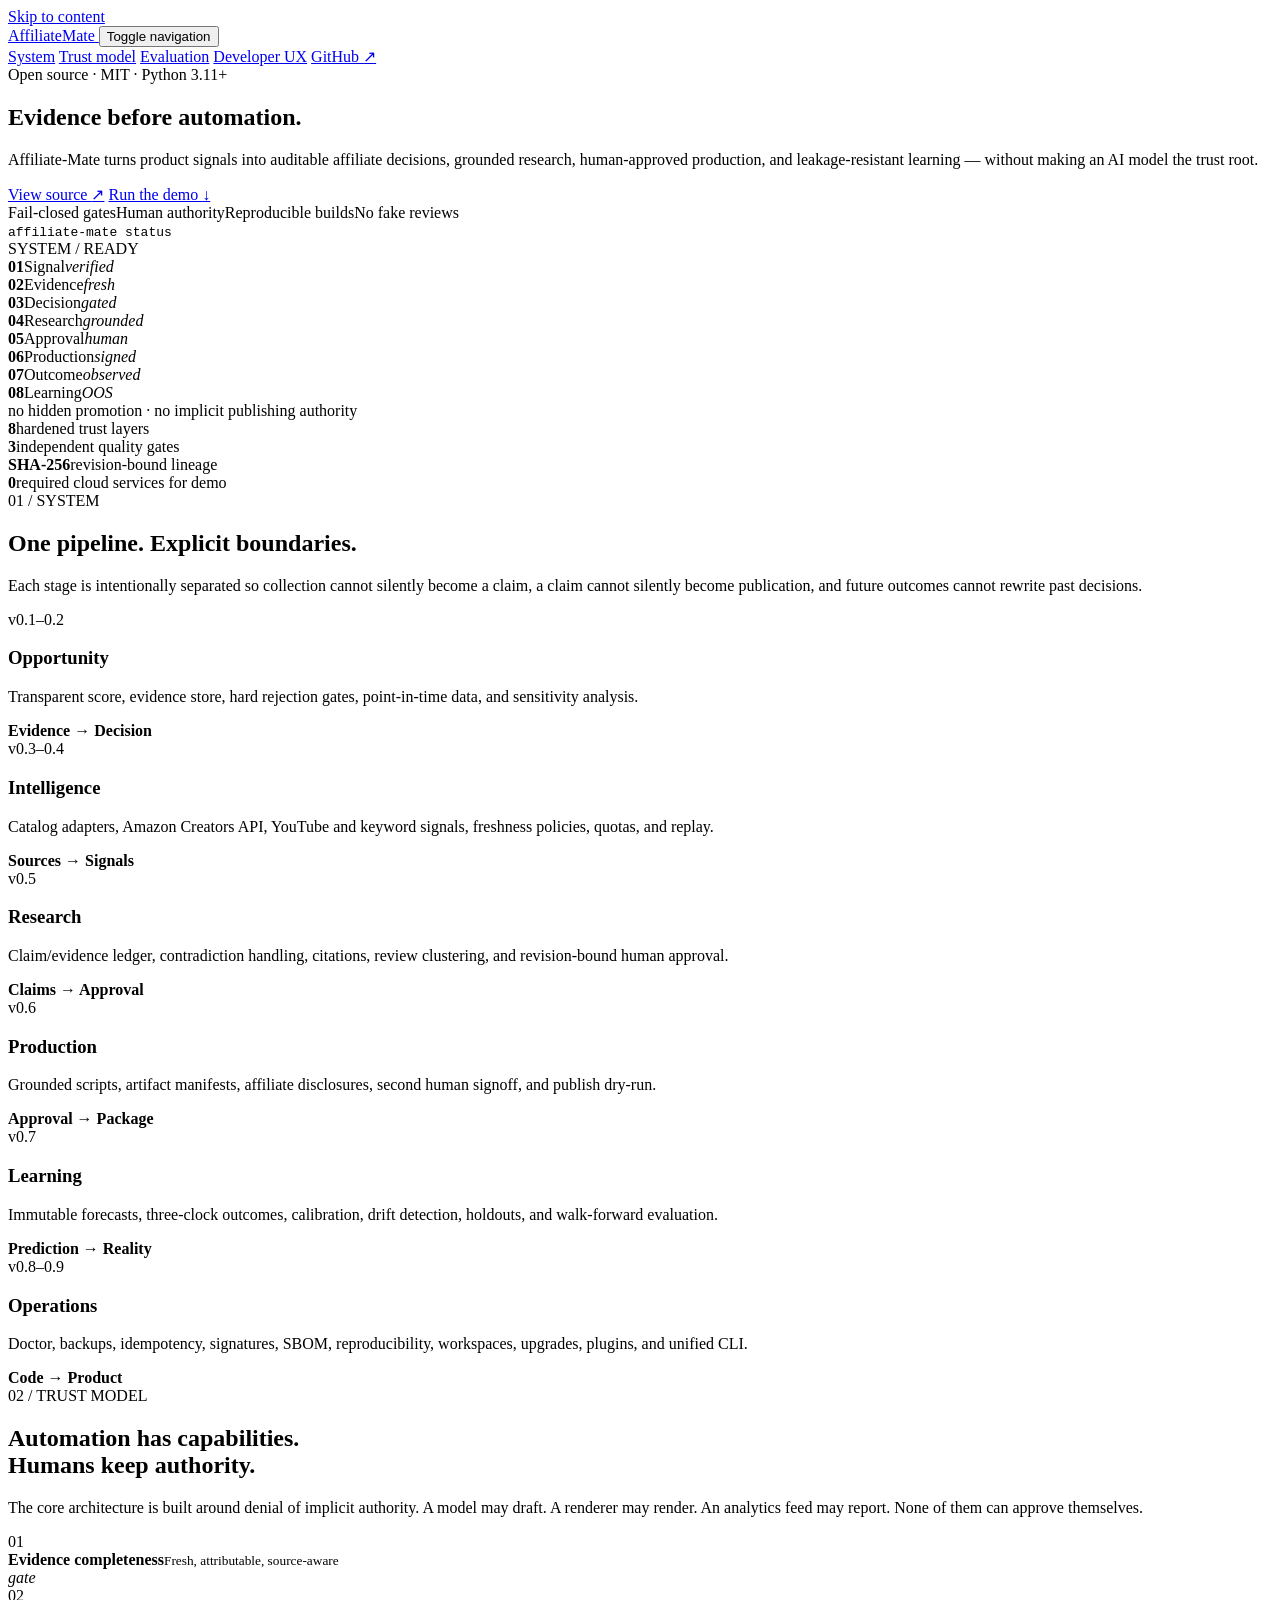
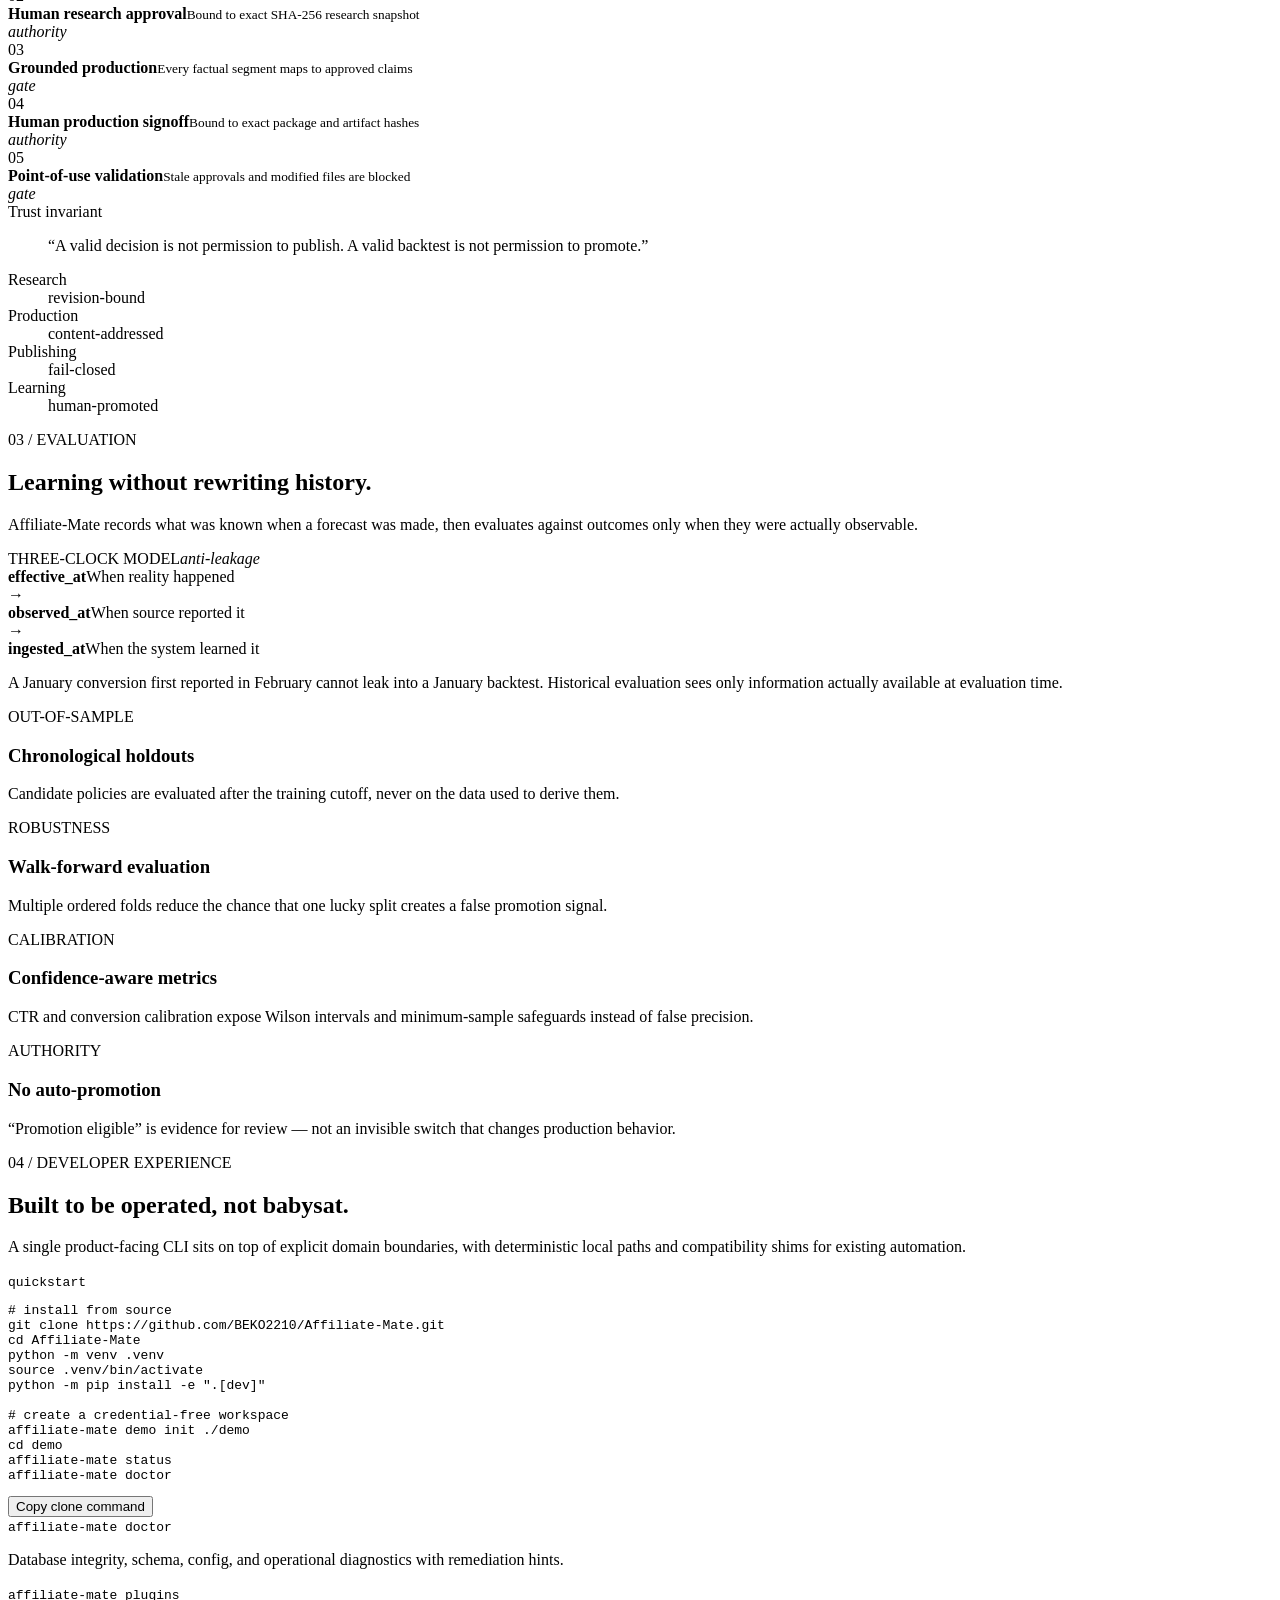
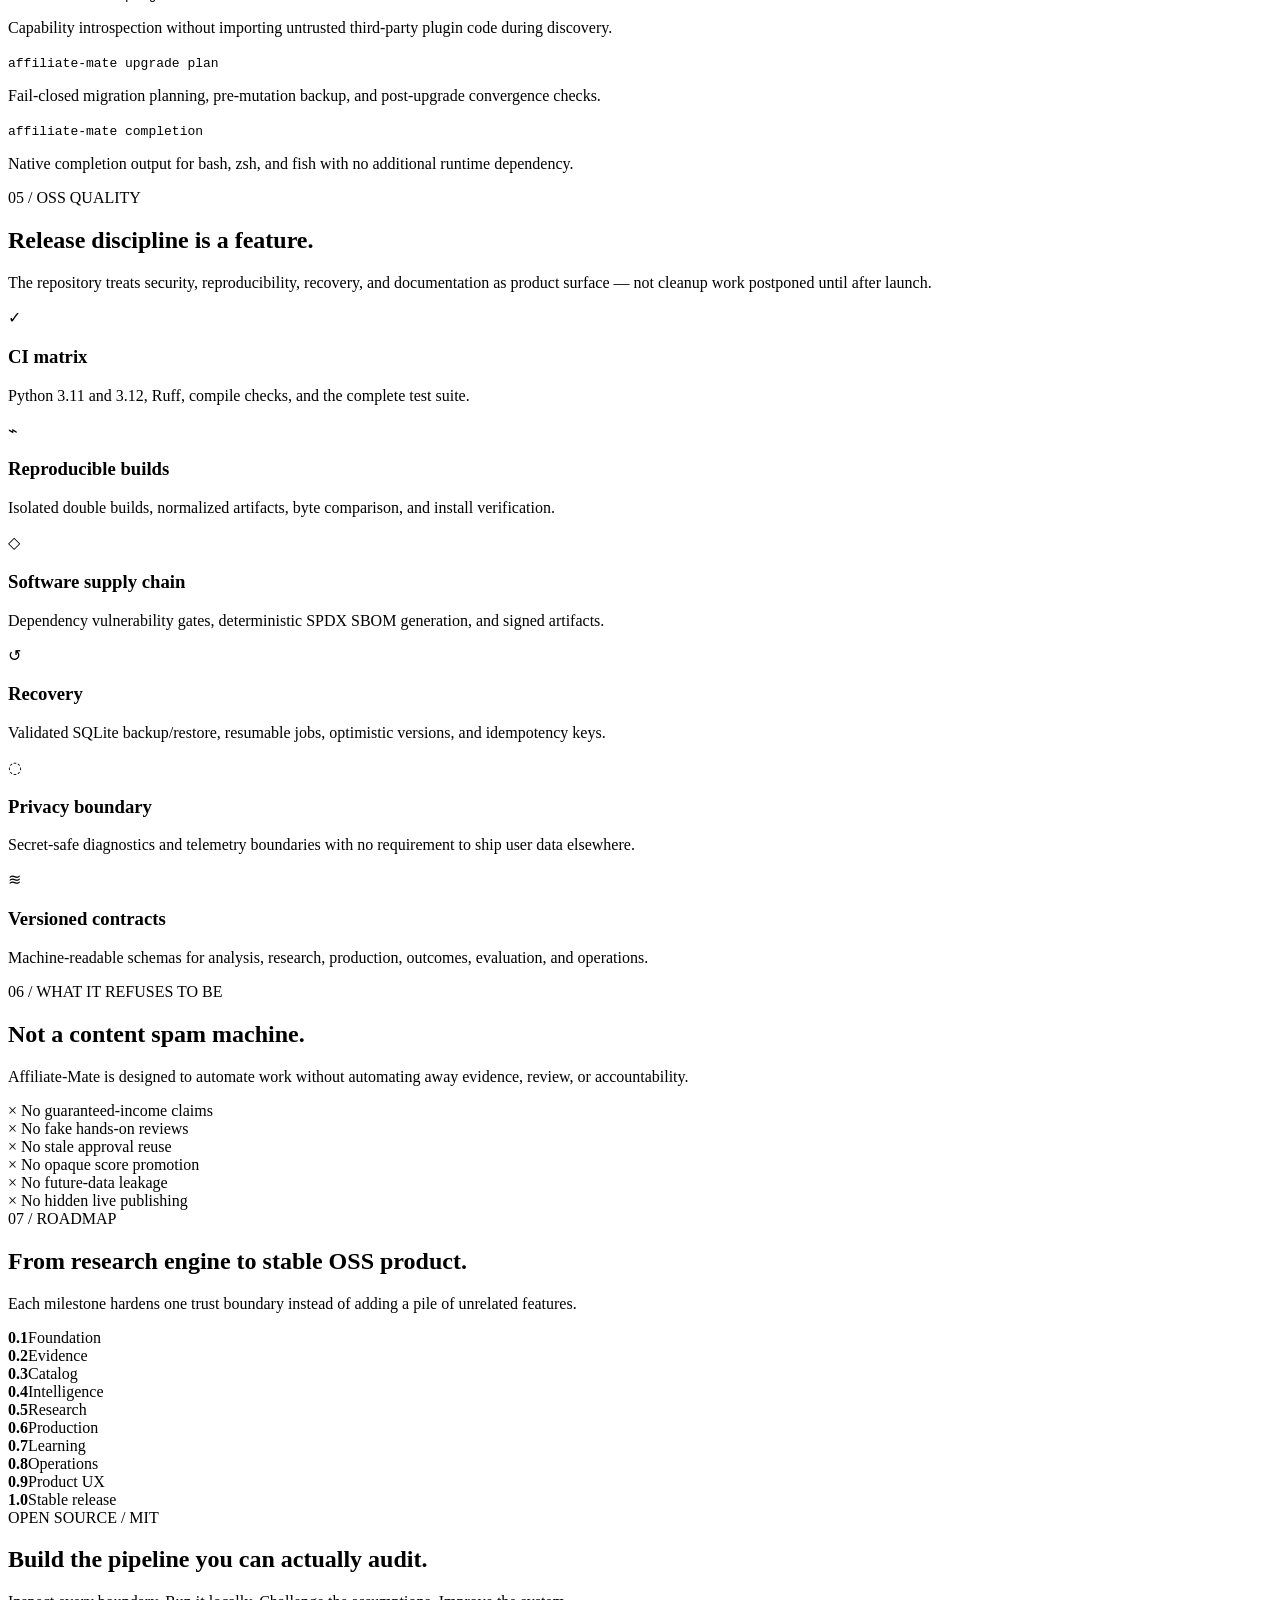
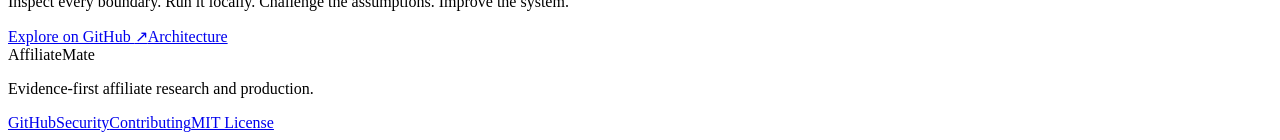
==== site/index.html @ 72a4022c "Add premium Affiliate-Mate landing page" ====
<!doctype html>
<html lang="en">
<head>
  <meta charset="utf-8">
  <meta name="viewport" content="width=device-width, initial-scale=1">
  <meta name="theme-color" content="#080b10">
  <meta name="description" content="Affiliate-Mate is an open-source, evidence-first system for affiliate research, human-approved production, and leakage-resistant performance learning.">
  <meta name="robots" content="index,follow">
  <link rel="canonical" href="https://beko2210.github.io/Affiliate-Mate/">
  <link rel="icon" href="./favicon.svg" type="image/svg+xml">
  <link rel="manifest" href="./site.webmanifest">
  <meta property="og:type" content="website">
  <meta property="og:title" content="Affiliate-Mate — Evidence before automation">
  <meta property="og:description" content="From market signal to evidence-backed affiliate decisions, human approval, production, and scientific learning.">
  <meta property="og:url" content="https://beko2210.github.io/Affiliate-Mate/">
  <meta name="twitter:card" content="summary_large_image">
  <title>Affiliate-Mate — Evidence before automation</title>
  <link rel="stylesheet" href="./styles.css">
  <script type="application/ld+json">{"@context":"https://schema.org","@type":"SoftwareSourceCode","name":"Affiliate-Mate","codeRepository":"https://github.com/BEKO2210/Affiliate-Mate","programmingLanguage":"Python","license":"https://opensource.org/license/mit","description":"Open-source evidence-first affiliate research, production planning, and leakage-resistant performance learning."}</script>
</head>
<body>
  <a class="skip-link" href="#main">Skip to content</a>
  <div class="ambient ambient-a" aria-hidden="true"></div>
  <div class="ambient ambient-b" aria-hidden="true"></div>

  <header class="site-header" data-header>
    <div class="shell nav-wrap">
      <a class="brand" href="#top" aria-label="Affiliate-Mate home">
        <span class="brand-mark" aria-hidden="true"><span></span><span></span><span></span></span>
        <span>Affiliate<span class="accent">Mate</span></span>
      </a>
      <button class="nav-toggle" type="button" aria-expanded="false" aria-controls="site-nav" data-nav-toggle>
        <span class="sr-only">Toggle navigation</span><span></span><span></span>
      </button>
      <nav id="site-nav" class="site-nav" data-nav>
        <a href="#system">System</a>
        <a href="#trust">Trust model</a>
        <a href="#science">Evaluation</a>
        <a href="#developer">Developer UX</a>
        <a class="nav-cta" href="https://github.com/BEKO2210/Affiliate-Mate">GitHub <span aria-hidden="true">↗</span></a>
      </nav>
    </div>
  </header>

  <main id="main">
    <section class="hero shell" id="top">
      <div class="hero-copy">
        <div class="eyebrow"><span class="pulse"></span> Open source · MIT · Python 3.11+</div>
        <h1>Evidence before <span class="gradient-text">automation.</span></h1>
        <p class="hero-lede">Affiliate-Mate turns product signals into auditable affiliate decisions, grounded research, human-approved production, and leakage-resistant learning — without making an AI model the trust root.</p>
        <div class="hero-actions">
          <a class="button primary" href="https://github.com/BEKO2210/Affiliate-Mate">View source <span aria-hidden="true">↗</span></a>
          <a class="button ghost" href="#quickstart">Run the demo <span aria-hidden="true">↓</span></a>
        </div>
        <div class="proof-strip" aria-label="Project principles">
          <span>Fail-closed gates</span><span>Human authority</span><span>Reproducible builds</span><span>No fake reviews</span>
        </div>
      </div>

      <div class="hero-console" aria-label="Affiliate-Mate pipeline preview">
        <div class="console-bar"><span></span><span></span><span></span><code>affiliate-mate status</code></div>
        <div class="console-body">
          <div class="console-kicker">SYSTEM / READY</div>
          <div class="pipeline-mini">
            <div><b>01</b><span>Signal</span><i>verified</i></div>
            <div><b>02</b><span>Evidence</span><i>fresh</i></div>
            <div><b>03</b><span>Decision</span><i>gated</i></div>
            <div><b>04</b><span>Research</span><i>grounded</i></div>
            <div><b>05</b><span>Approval</span><i>human</i></div>
            <div><b>06</b><span>Production</span><i>signed</i></div>
            <div><b>07</b><span>Outcome</span><i>observed</i></div>
            <div><b>08</b><span>Learning</span><i>OOS</i></div>
          </div>
          <div class="console-footer"><span class="ok-dot"></span> no hidden promotion · no implicit publishing authority</div>
        </div>
      </div>
    </section>

    <section class="metrics shell" aria-label="Project quality highlights">
      <article><strong>8</strong><span>hardened trust layers</span></article>
      <article><strong>3</strong><span>independent quality gates</span></article>
      <article><strong>SHA-256</strong><span>revision-bound lineage</span></article>
      <article><strong>0</strong><span>required cloud services for demo</span></article>
    </section>

    <section class="section shell" id="system">
      <div class="section-heading split-heading">
        <div><span class="section-index">01 / SYSTEM</span><h2>One pipeline. Explicit boundaries.</h2></div>
        <p>Each stage is intentionally separated so collection cannot silently become a claim, a claim cannot silently become publication, and future outcomes cannot rewrite past decisions.</p>
      </div>

      <div class="stage-grid">
        <article class="stage-card"><span>v0.1–0.2</span><h3>Opportunity</h3><p>Transparent score, evidence store, hard rejection gates, point-in-time data, and sensitivity analysis.</p><b>Evidence → Decision</b></article>
        <article class="stage-card"><span>v0.3–0.4</span><h3>Intelligence</h3><p>Catalog adapters, Amazon Creators API, YouTube and keyword signals, freshness policies, quotas, and replay.</p><b>Sources → Signals</b></article>
        <article class="stage-card"><span>v0.5</span><h3>Research</h3><p>Claim/evidence ledger, contradiction handling, citations, review clustering, and revision-bound human approval.</p><b>Claims → Approval</b></article>
        <article class="stage-card"><span>v0.6</span><h3>Production</h3><p>Grounded scripts, artifact manifests, affiliate disclosures, second human signoff, and publish dry-run.</p><b>Approval → Package</b></article>
        <article class="stage-card"><span>v0.7</span><h3>Learning</h3><p>Immutable forecasts, three-clock outcomes, calibration, drift detection, holdouts, and walk-forward evaluation.</p><b>Prediction → Reality</b></article>
        <article class="stage-card"><span>v0.8–0.9</span><h3>Operations</h3><p>Doctor, backups, idempotency, signatures, SBOM, reproducibility, workspaces, upgrades, plugins, and unified CLI.</p><b>Code → Product</b></article>
      </div>
    </section>

    <section class="section shell trust-section" id="trust">
      <div class="section-heading"><span class="section-index">02 / TRUST MODEL</span><h2>Automation has capabilities.<br>Humans keep authority.</h2><p>The core architecture is built around denial of implicit authority. A model may draft. A renderer may render. An analytics feed may report. None of them can approve themselves.</p></div>
      <div class="trust-layout">
        <div class="trust-chain" aria-label="Trust chain">
          <div class="chain-node"><span>01</span><div><b>Evidence completeness</b><small>Fresh, attributable, source-aware</small></div><em>gate</em></div>
          <div class="chain-line"></div>
          <div class="chain-node human"><span>02</span><div><b>Human research approval</b><small>Bound to exact SHA-256 research snapshot</small></div><em>authority</em></div>
          <div class="chain-line"></div>
          <div class="chain-node"><span>03</span><div><b>Grounded production</b><small>Every factual segment maps to approved claims</small></div><em>gate</em></div>
          <div class="chain-line"></div>
          <div class="chain-node human"><span>04</span><div><b>Human production signoff</b><small>Bound to exact package and artifact hashes</small></div><em>authority</em></div>
          <div class="chain-line"></div>
          <div class="chain-node"><span>05</span><div><b>Point-of-use validation</b><small>Stale approvals and modified files are blocked</small></div><em>gate</em></div>
        </div>
        <aside class="manifest-card">
          <div class="manifest-title"><span class="ok-dot"></span> Trust invariant</div>
          <blockquote>“A valid decision is not permission to publish. A valid backtest is not permission to promote.”</blockquote>
          <dl>
            <div><dt>Research</dt><dd>revision-bound</dd></div>
            <div><dt>Production</dt><dd>content-addressed</dd></div>
            <div><dt>Publishing</dt><dd>fail-closed</dd></div>
            <div><dt>Learning</dt><dd>human-promoted</dd></div>
          </dl>
        </aside>
      </div>
    </section>

    <section class="section shell" id="science">
      <div class="section-heading split-heading">
        <div><span class="section-index">03 / EVALUATION</span><h2>Learning without rewriting history.</h2></div>
        <p>Affiliate-Mate records what was known when a forecast was made, then evaluates against outcomes only when they were actually observable.</p>
      </div>
      <div class="science-grid">
        <article class="science-feature large">
          <div class="science-top"><span>THREE-CLOCK MODEL</span><i>anti-leakage</i></div>
          <div class="timeline">
            <div><b>effective_at</b><span>When reality happened</span></div><div class="timeline-arrow">→</div>
            <div><b>observed_at</b><span>When source reported it</span></div><div class="timeline-arrow">→</div>
            <div><b>ingested_at</b><span>When the system learned it</span></div>
          </div>
          <p>A January conversion first reported in February cannot leak into a January backtest. Historical evaluation sees only information actually available at evaluation time.</p>
        </article>
        <article class="science-feature"><span>OUT-OF-SAMPLE</span><h3>Chronological holdouts</h3><p>Candidate policies are evaluated after the training cutoff, never on the data used to derive them.</p></article>
        <article class="science-feature"><span>ROBUSTNESS</span><h3>Walk-forward evaluation</h3><p>Multiple ordered folds reduce the chance that one lucky split creates a false promotion signal.</p></article>
        <article class="science-feature"><span>CALIBRATION</span><h3>Confidence-aware metrics</h3><p>CTR and conversion calibration expose Wilson intervals and minimum-sample safeguards instead of false precision.</p></article>
        <article class="science-feature"><span>AUTHORITY</span><h3>No auto-promotion</h3><p>“Promotion eligible” is evidence for review — not an invisible switch that changes production behavior.</p></article>
      </div>
    </section>

    <section class="section shell developer-section" id="developer">
      <div class="section-heading"><span class="section-index">04 / DEVELOPER EXPERIENCE</span><h2>Built to be operated, not babysat.</h2><p>A single product-facing CLI sits on top of explicit domain boundaries, with deterministic local paths and compatibility shims for existing automation.</p></div>
      <div class="dev-grid">
        <div class="terminal-card" id="quickstart">
          <div class="terminal-title"><span></span><span></span><span></span><code>quickstart</code></div>
          <pre><code><span class="muted"># install from source</span>
git clone https://github.com/BEKO2210/Affiliate-Mate.git
cd Affiliate-Mate
python -m venv .venv
source .venv/bin/activate
python -m pip install -e ".[dev]"

<span class="muted"># create a credential-free workspace</span>
affiliate-mate demo init ./demo
cd demo
affiliate-mate status
affiliate-mate doctor</code></pre>
          <button class="copy-button" type="button" data-copy="git clone https://github.com/BEKO2210/Affiliate-Mate.git">Copy clone command</button>
        </div>
        <div class="command-list">
          <article><code>affiliate-mate doctor</code><p>Database integrity, schema, config, and operational diagnostics with remediation hints.</p></article>
          <article><code>affiliate-mate plugins</code><p>Capability introspection without importing untrusted third-party plugin code during discovery.</p></article>
          <article><code>affiliate-mate upgrade plan</code><p>Fail-closed migration planning, pre-mutation backup, and post-upgrade convergence checks.</p></article>
          <article><code>affiliate-mate completion</code><p>Native completion output for bash, zsh, and fish with no additional runtime dependency.</p></article>
        </div>
      </div>
    </section>

    <section class="section shell quality-section">
      <div class="section-heading split-heading">
        <div><span class="section-index">05 / OSS QUALITY</span><h2>Release discipline is a feature.</h2></div>
        <p>The repository treats security, reproducibility, recovery, and documentation as product surface — not cleanup work postponed until after launch.</p>
      </div>
      <div class="quality-grid">
        <article><div class="quality-icon">✓</div><h3>CI matrix</h3><p>Python 3.11 and 3.12, Ruff, compile checks, and the complete test suite.</p></article>
        <article><div class="quality-icon">⌁</div><h3>Reproducible builds</h3><p>Isolated double builds, normalized artifacts, byte comparison, and install verification.</p></article>
        <article><div class="quality-icon">◇</div><h3>Software supply chain</h3><p>Dependency vulnerability gates, deterministic SPDX SBOM generation, and signed artifacts.</p></article>
        <article><div class="quality-icon">↺</div><h3>Recovery</h3><p>Validated SQLite backup/restore, resumable jobs, optimistic versions, and idempotency keys.</p></article>
        <article><div class="quality-icon">◌</div><h3>Privacy boundary</h3><p>Secret-safe diagnostics and telemetry boundaries with no requirement to ship user data elsewhere.</p></article>
        <article><div class="quality-icon">≋</div><h3>Versioned contracts</h3><p>Machine-readable schemas for analysis, research, production, outcomes, evaluation, and operations.</p></article>
      </div>
    </section>

    <section class="section shell principles-section">
      <span class="section-index">06 / WHAT IT REFUSES TO BE</span>
      <div class="principles-head"><h2>Not a content spam machine.</h2><p>Affiliate-Mate is designed to automate work without automating away evidence, review, or accountability.</p></div>
      <div class="refusal-grid">
        <div><span>×</span> No guaranteed-income claims</div>
        <div><span>×</span> No fake hands-on reviews</div>
        <div><span>×</span> No stale approval reuse</div>
        <div><span>×</span> No opaque score promotion</div>
        <div><span>×</span> No future-data leakage</div>
        <div><span>×</span> No hidden live publishing</div>
      </div>
    </section>

    <section class="section shell roadmap-section">
      <div class="section-heading split-heading"><div><span class="section-index">07 / ROADMAP</span><h2>From research engine to stable OSS product.</h2></div><p>Each milestone hardens one trust boundary instead of adding a pile of unrelated features.</p></div>
      <div class="roadmap-track">
        <div class="roadmap-item done"><b>0.1</b><span>Foundation</span></div>
        <div class="roadmap-item done"><b>0.2</b><span>Evidence</span></div>
        <div class="roadmap-item done"><b>0.3</b><span>Catalog</span></div>
        <div class="roadmap-item done"><b>0.4</b><span>Intelligence</span></div>
        <div class="roadmap-item done"><b>0.5</b><span>Research</span></div>
        <div class="roadmap-item done"><b>0.6</b><span>Production</span></div>
        <div class="roadmap-item done"><b>0.7</b><span>Learning</span></div>
        <div class="roadmap-item done"><b>0.8</b><span>Operations</span></div>
        <div class="roadmap-item current"><b>0.9</b><span>Product UX</span></div>
        <div class="roadmap-item"><b>1.0</b><span>Stable release</span></div>
      </div>
    </section>

    <section class="final-cta shell">
      <div>
        <span class="section-index">OPEN SOURCE / MIT</span>
        <h2>Build the pipeline you can actually audit.</h2>
        <p>Inspect every boundary. Run it locally. Challenge the assumptions. Improve the system.</p>
      </div>
      <div class="final-actions"><a class="button primary" href="https://github.com/BEKO2210/Affiliate-Mate">Explore on GitHub <span aria-hidden="true">↗</span></a><a class="button ghost" href="https://github.com/BEKO2210/Affiliate-Mate/blob/main/docs/ARCHITECTURE.md">Architecture</a></div>
    </section>
  </main>

  <footer class="site-footer">
    <div class="shell footer-grid">
      <div class="brand footer-brand"><span class="brand-mark" aria-hidden="true"><span></span><span></span><span></span></span><span>Affiliate<span class="accent">Mate</span></span></div>
      <p>Evidence-first affiliate research and production.</p>
      <nav aria-label="Footer"><a href="https://github.com/BEKO2210/Affiliate-Mate">GitHub</a><a href="https://github.com/BEKO2210/Affiliate-Mate/blob/main/SECURITY.md">Security</a><a href="https://github.com/BEKO2210/Affiliate-Mate/blob/main/CONTRIBUTING.md">Contributing</a><a href="https://github.com/BEKO2210/Affiliate-Mate/blob/main/LICENSE">MIT License</a></nav>
    </div>
  </footer>
  <script src="./app.js" defer></script>
</body>
</html>
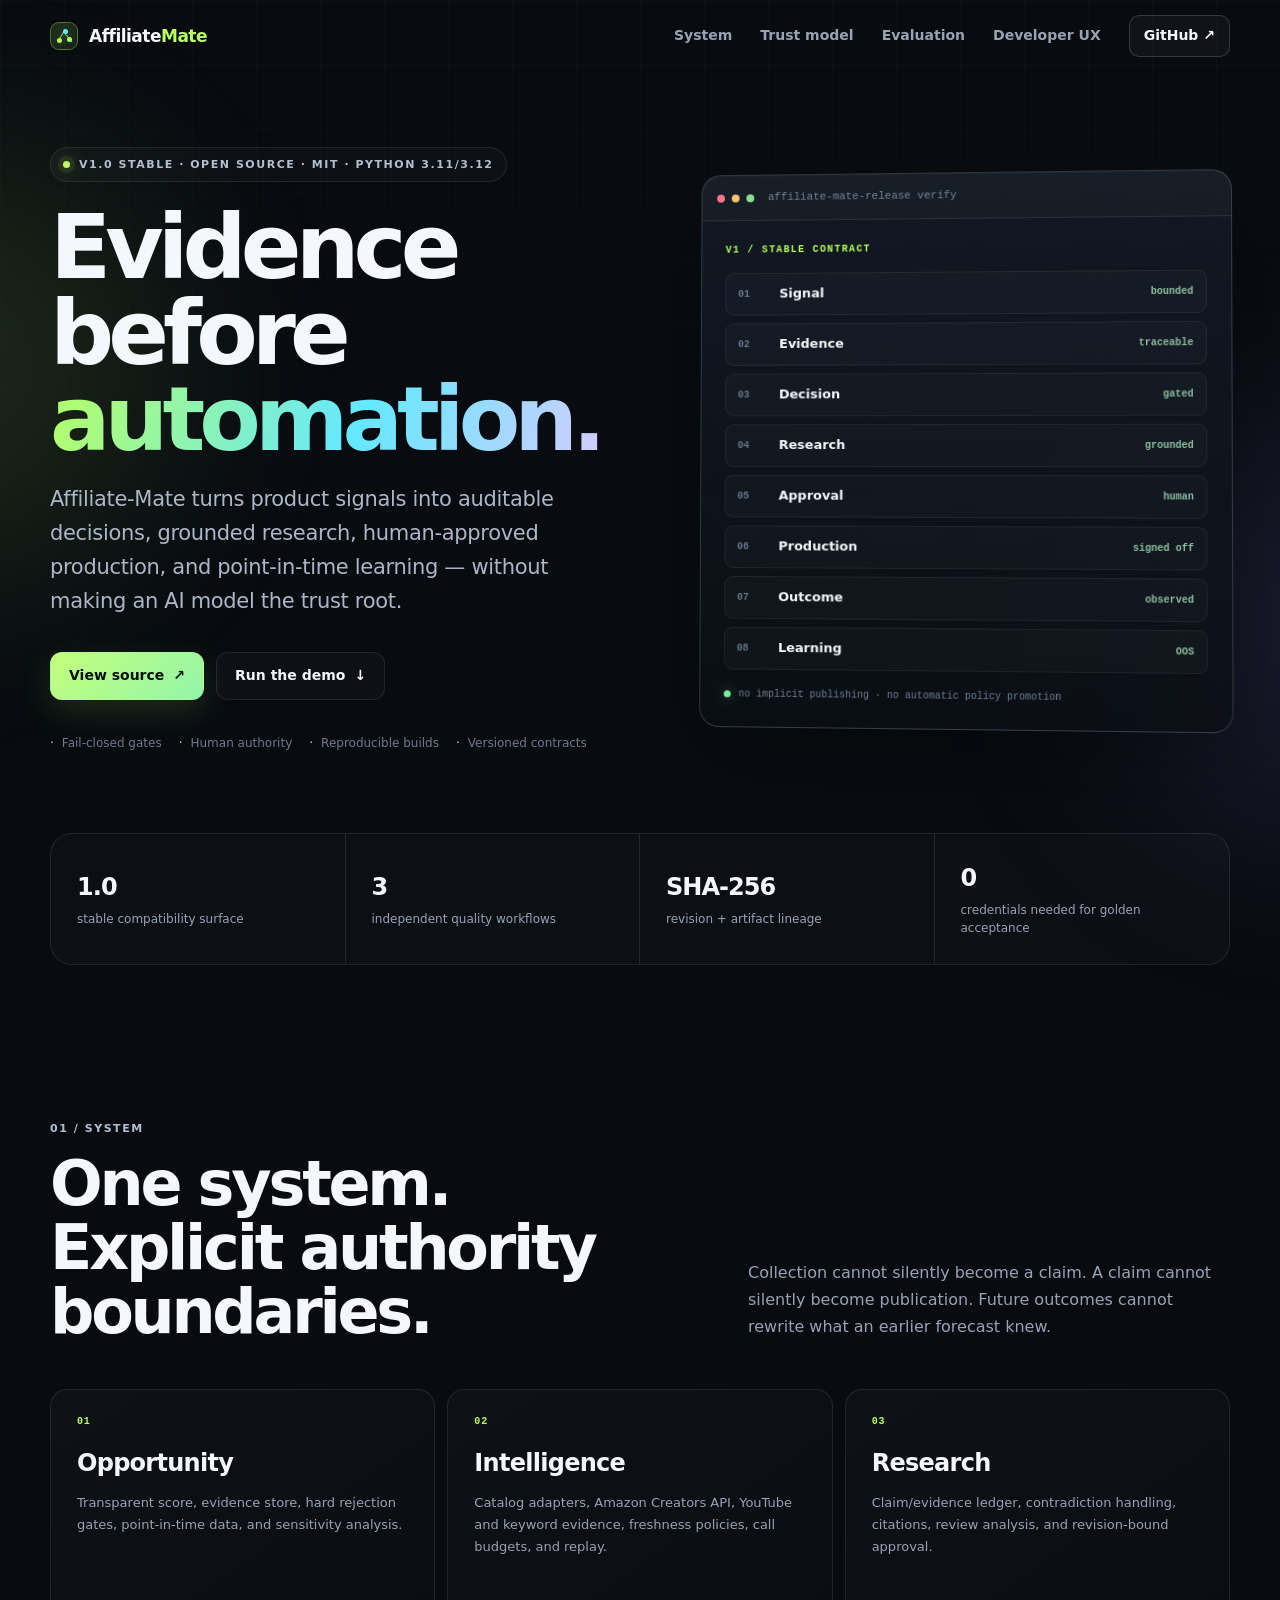
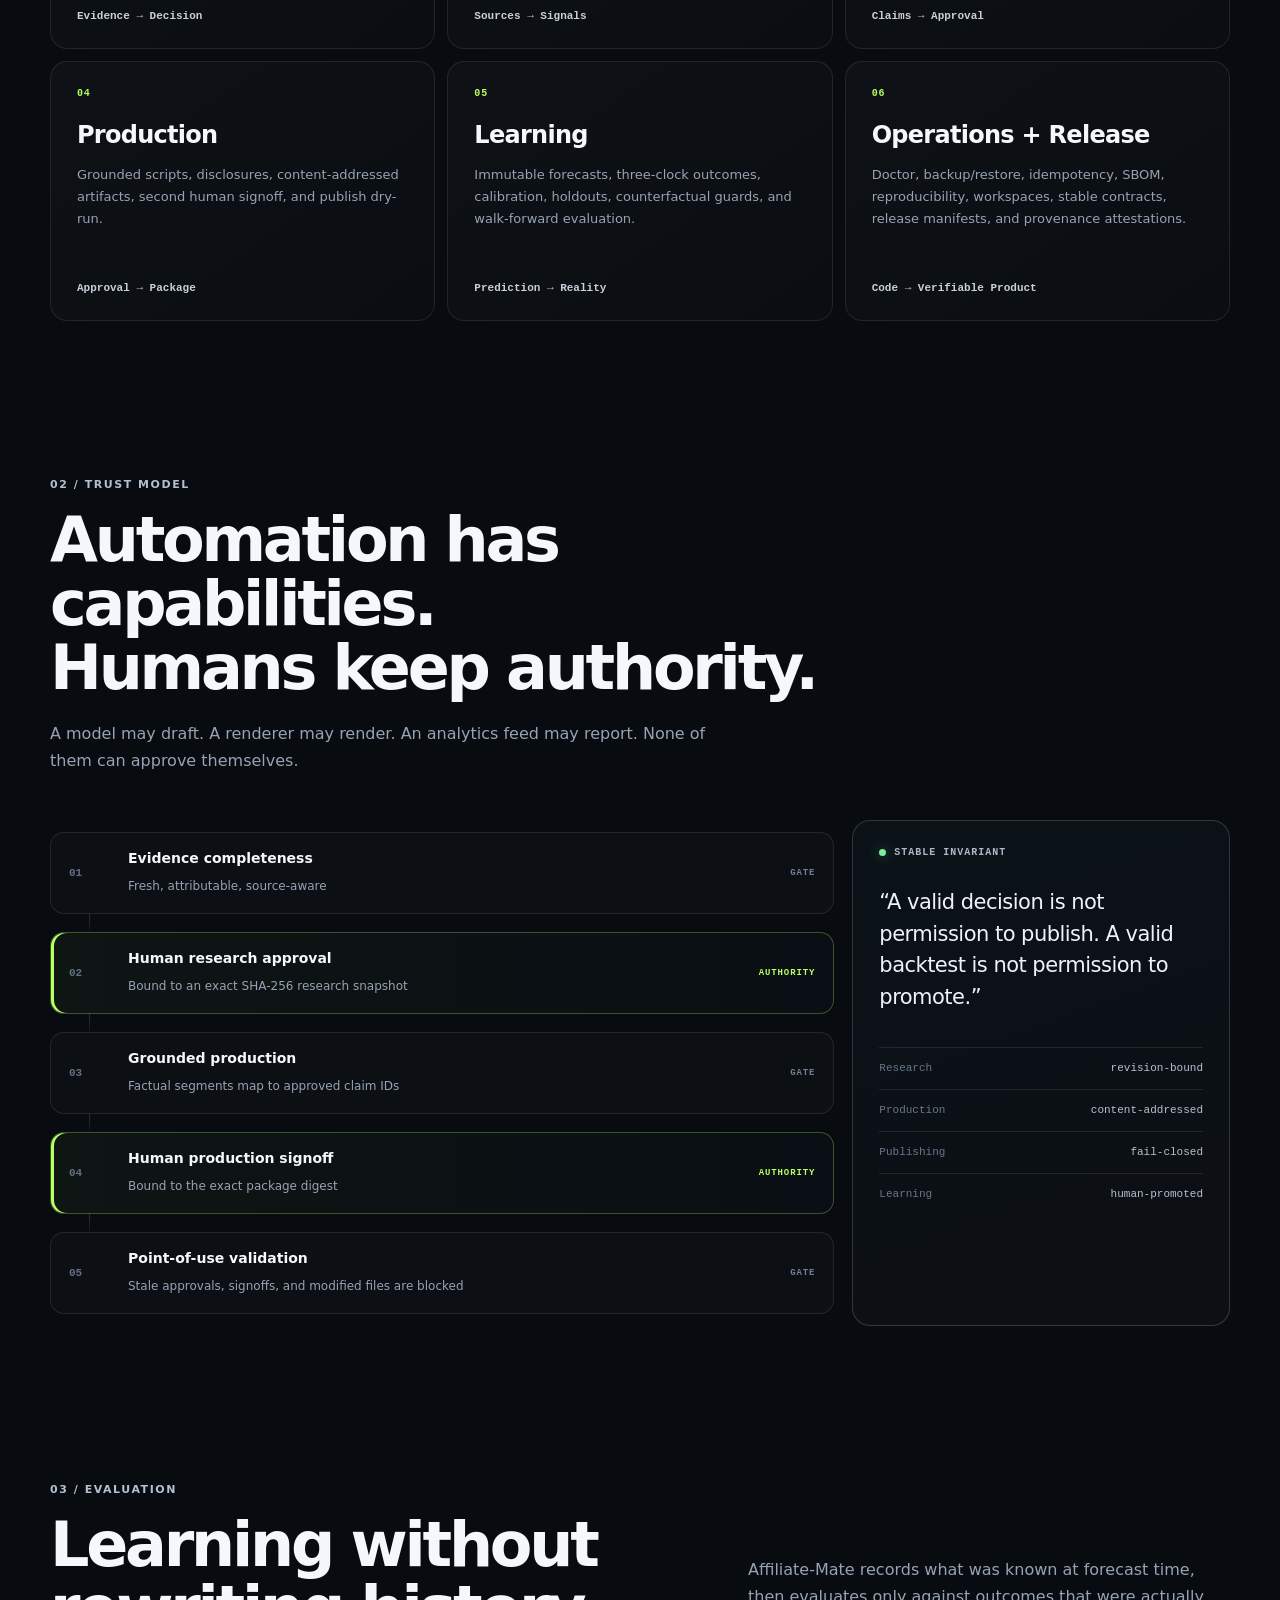
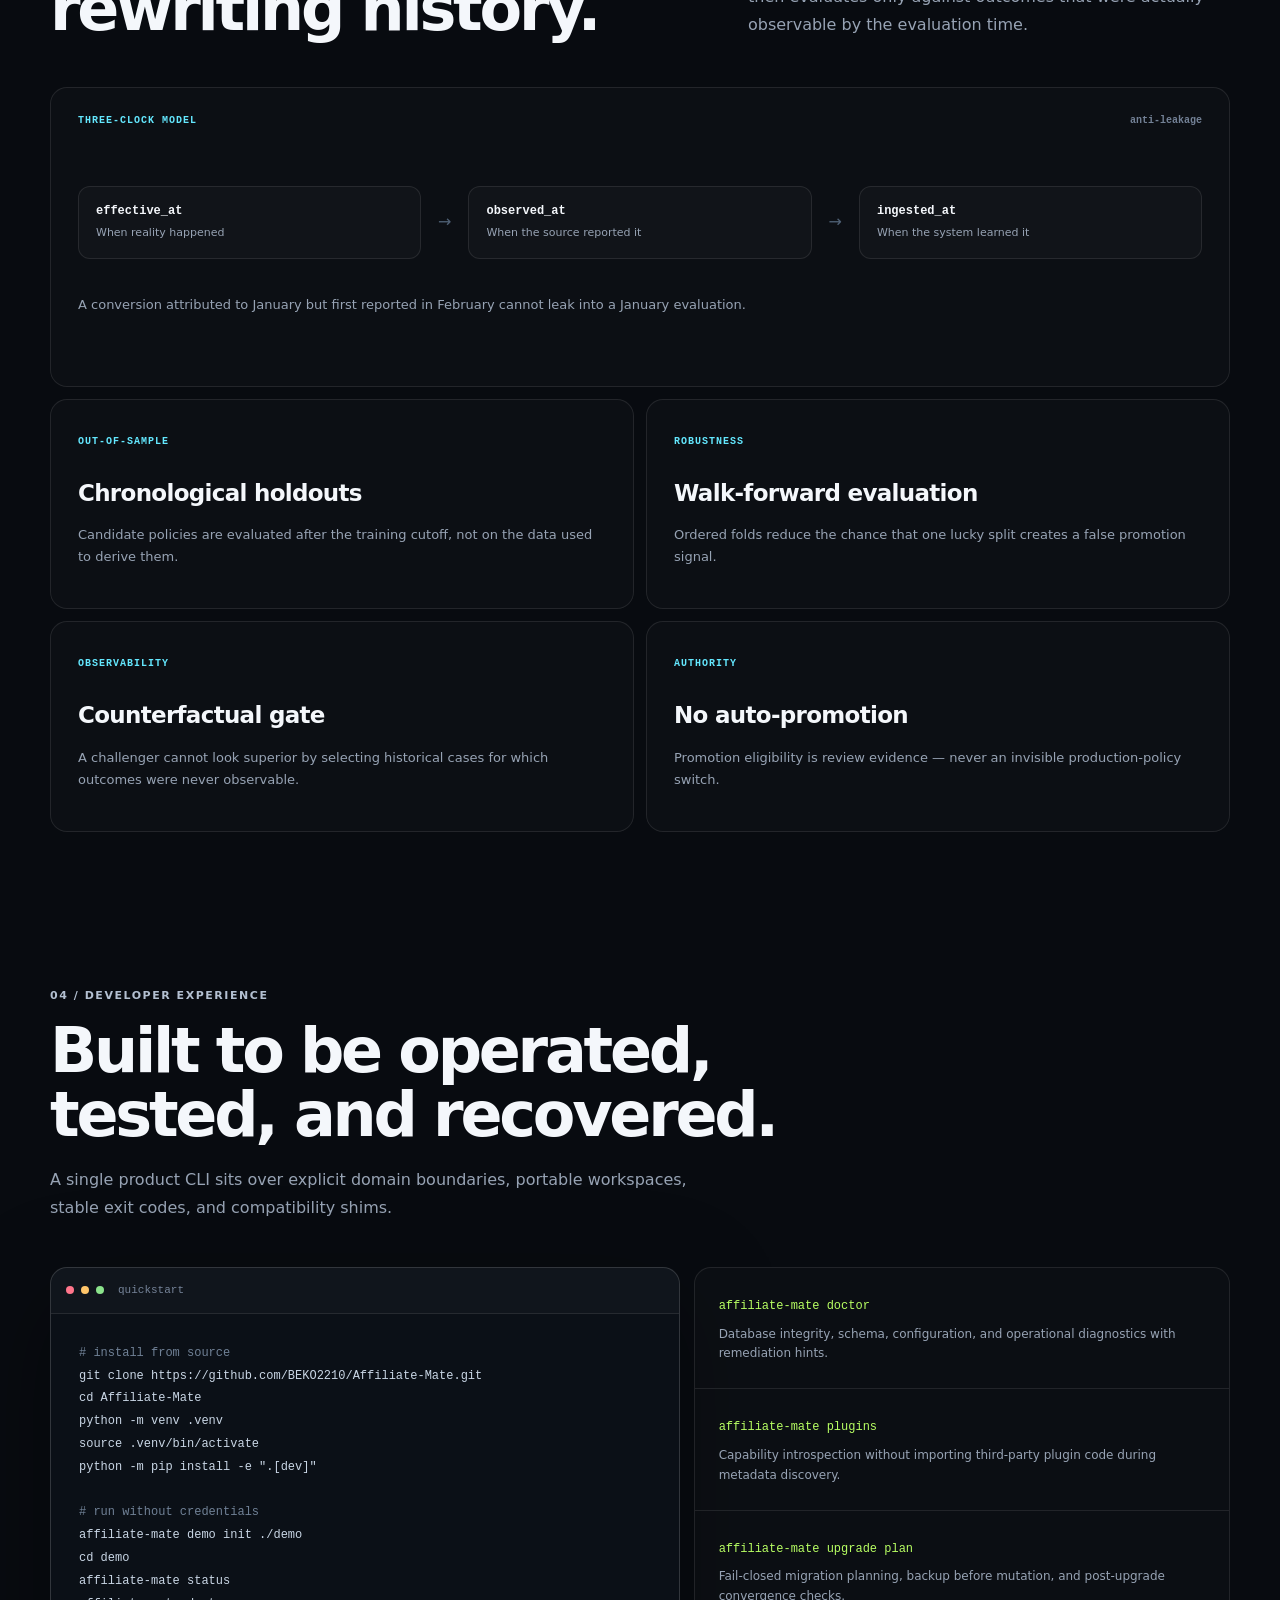
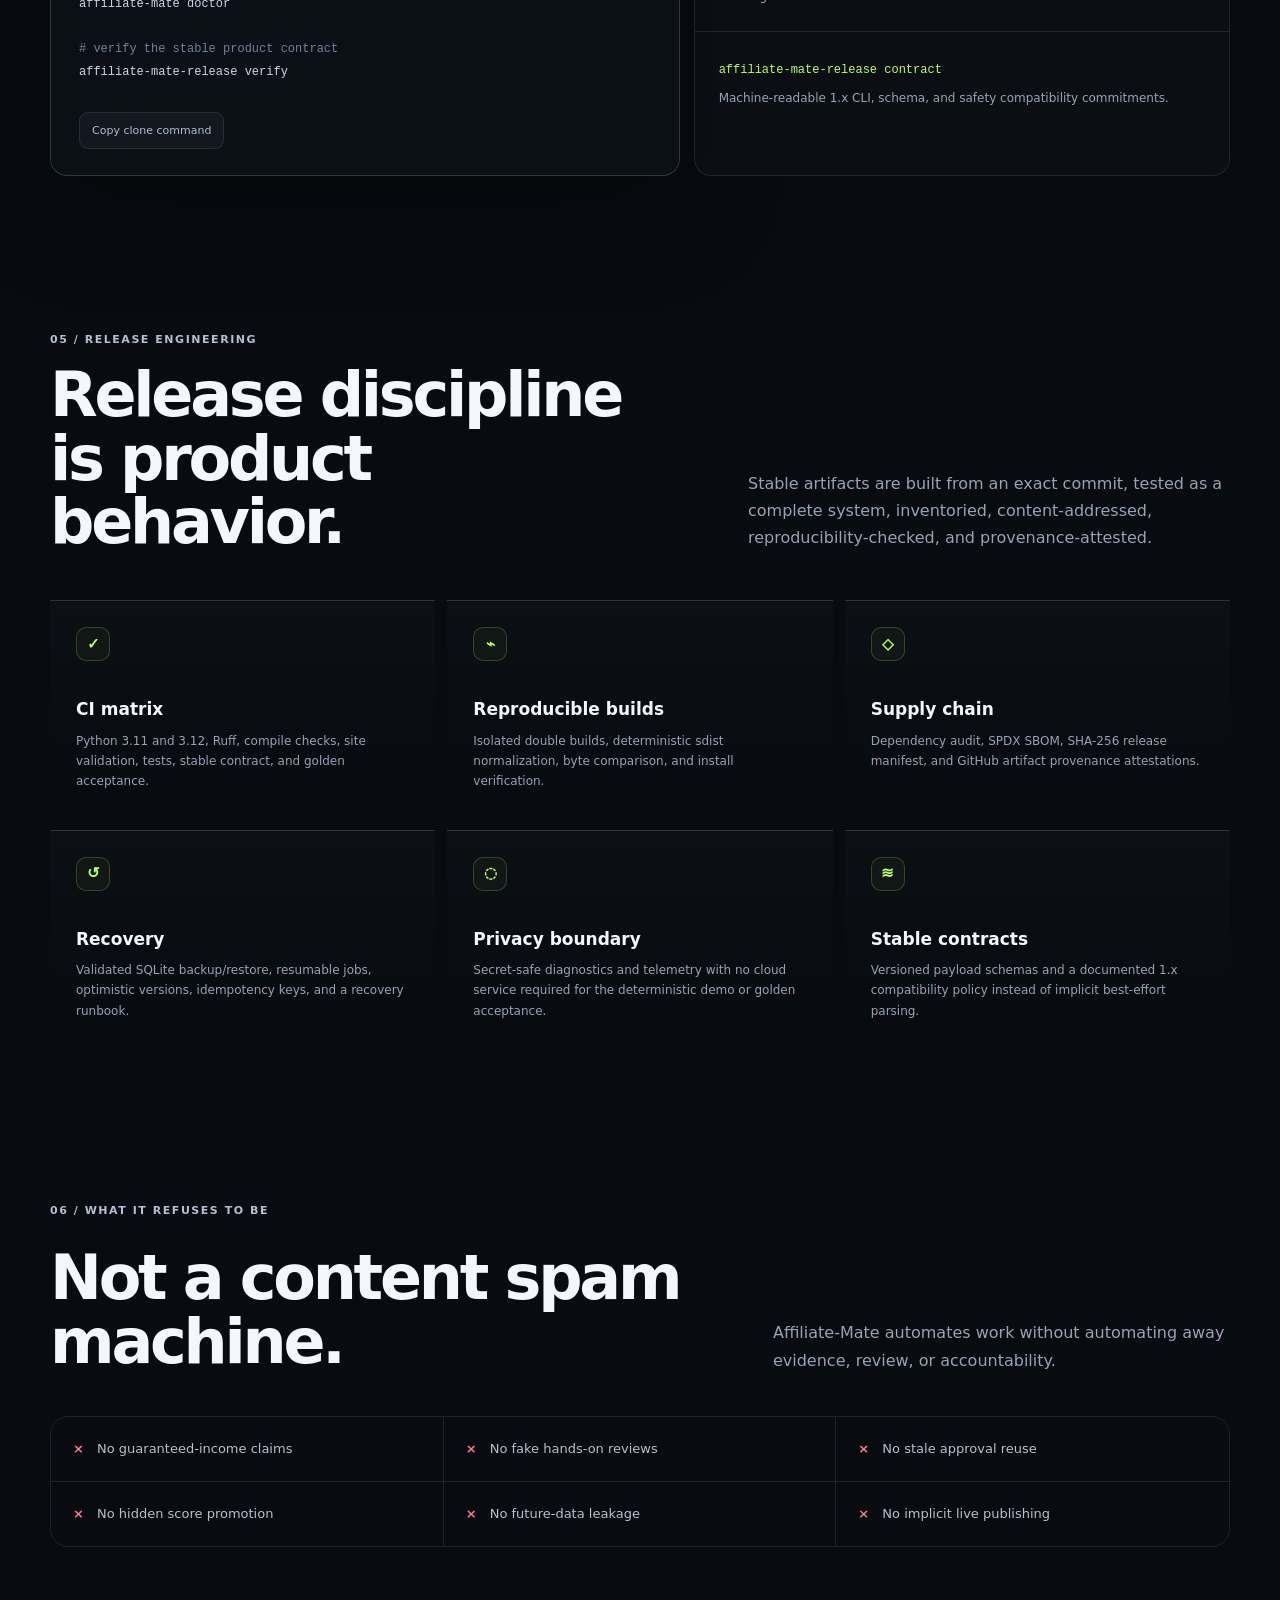
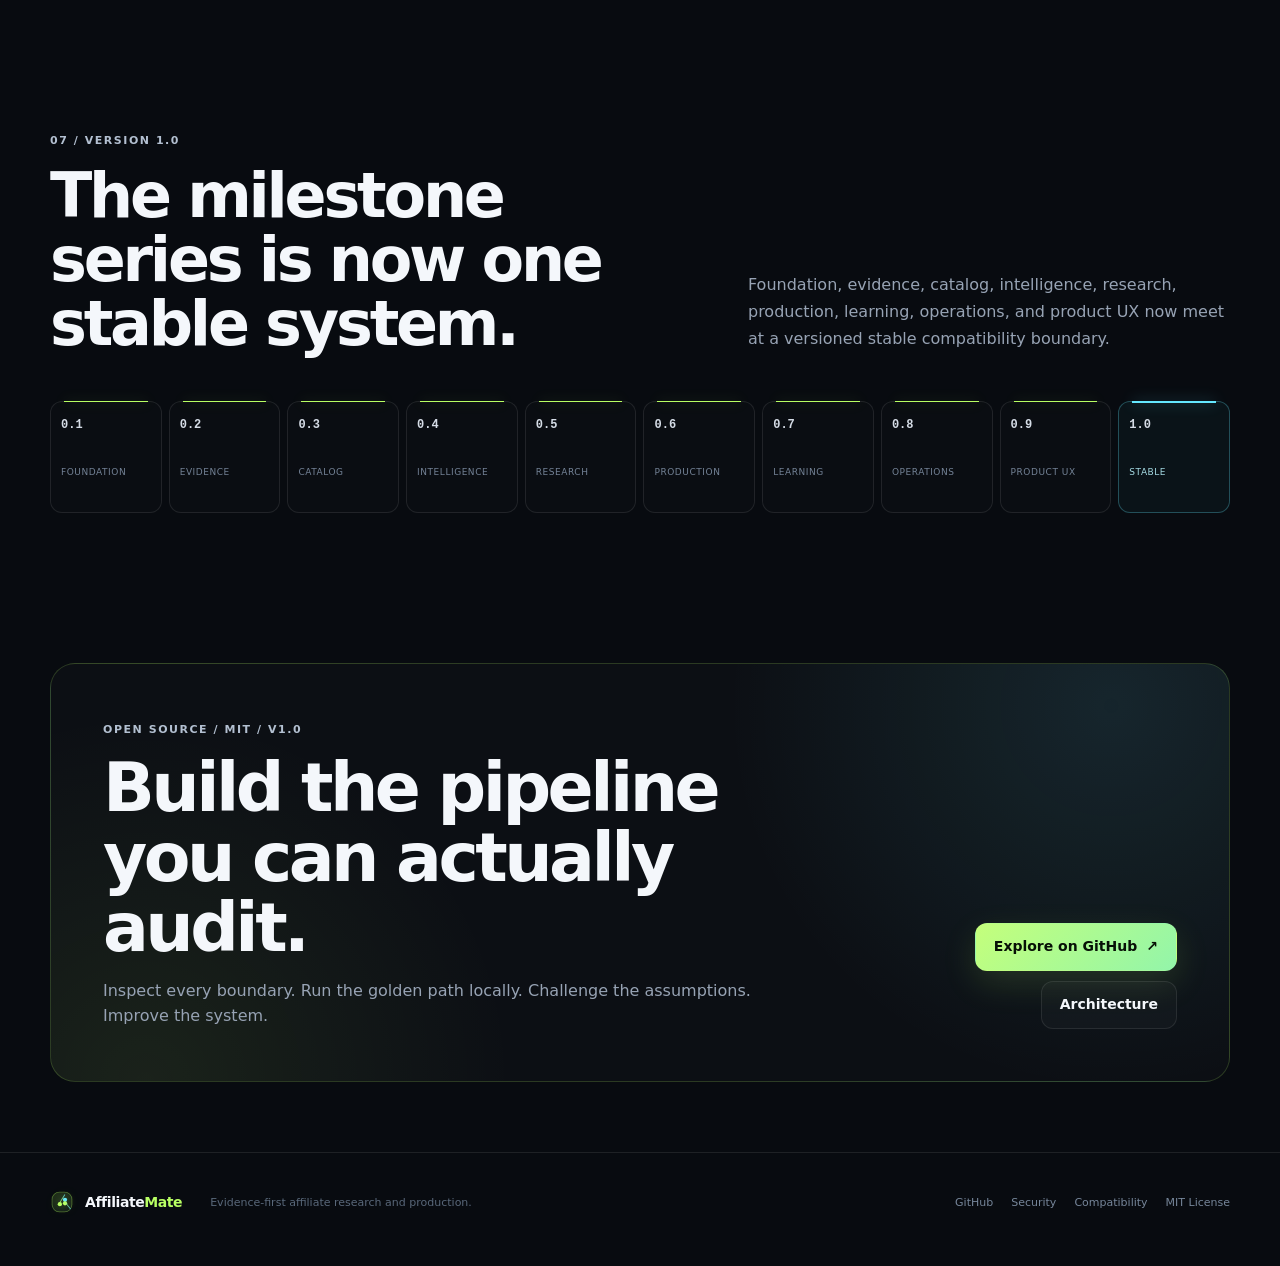
==== commit e4107eb2: "Promote landing page to Affiliate-Mate 1.0 stable" ====
--- a/site/index.html
+++ b/site/index.html
@@ -4,19 +4,19 @@
   <meta charset="utf-8">
   <meta name="viewport" content="width=device-width, initial-scale=1">
   <meta name="theme-color" content="#080b10">
-  <meta name="description" content="Affiliate-Mate is an open-source, evidence-first system for affiliate research, human-approved production, and leakage-resistant performance learning.">
+  <meta name="description" content="Affiliate-Mate 1.0 is an open-source, evidence-first system for affiliate research, human-approved production, and leakage-resistant learning.">
   <meta name="robots" content="index,follow">
   <link rel="canonical" href="https://beko2210.github.io/Affiliate-Mate/">
   <link rel="icon" href="./favicon.svg" type="image/svg+xml">
   <link rel="manifest" href="./site.webmanifest">
   <meta property="og:type" content="website">
-  <meta property="og:title" content="Affiliate-Mate — Evidence before automation">
-  <meta property="og:description" content="From market signal to evidence-backed affiliate decisions, human approval, production, and scientific learning.">
+  <meta property="og:title" content="Affiliate-Mate 1.0 — Evidence before automation">
+  <meta property="og:description" content="Auditable affiliate research, revision-bound human approval, grounded production, reproducible releases, and leakage-resistant evaluation.">
   <meta property="og:url" content="https://beko2210.github.io/Affiliate-Mate/">
   <meta name="twitter:card" content="summary_large_image">
-  <title>Affiliate-Mate — Evidence before automation</title>
+  <title>Affiliate-Mate 1.0 — Evidence before automation</title>
   <link rel="stylesheet" href="./styles.css">
-  <script type="application/ld+json">{"@context":"https://schema.org","@type":"SoftwareSourceCode","name":"Affiliate-Mate","codeRepository":"https://github.com/BEKO2210/Affiliate-Mate","programmingLanguage":"Python","license":"https://opensource.org/license/mit","description":"Open-source evidence-first affiliate research, production planning, and leakage-resistant performance learning."}</script>
+  <script type="application/ld+json">{"@context":"https://schema.org","@type":"SoftwareSourceCode","name":"Affiliate-Mate","version":"1.0.0","codeRepository":"https://github.com/BEKO2210/Affiliate-Mate","programmingLanguage":"Python","license":"https://opensource.org/license/mit","description":"Open-source evidence-first affiliate research, human-approved production, and leakage-resistant learning."}</script>
 </head>
 <body>
   <a class="skip-link" href="#main">Skip to content</a>
@@ -45,76 +45,75 @@
   <main id="main">
     <section class="hero shell" id="top">
       <div class="hero-copy">
-        <div class="eyebrow"><span class="pulse"></span> Open source · MIT · Python 3.11+</div>
+        <div class="eyebrow"><span class="pulse"></span> v1.0 stable · Open source · MIT · Python 3.11/3.12</div>
         <h1>Evidence before <span class="gradient-text">automation.</span></h1>
-        <p class="hero-lede">Affiliate-Mate turns product signals into auditable affiliate decisions, grounded research, human-approved production, and leakage-resistant learning — without making an AI model the trust root.</p>
+        <p class="hero-lede">Affiliate-Mate turns product signals into auditable decisions, grounded research, human-approved production, and point-in-time learning — without making an AI model the trust root.</p>
         <div class="hero-actions">
           <a class="button primary" href="https://github.com/BEKO2210/Affiliate-Mate">View source <span aria-hidden="true">↗</span></a>
           <a class="button ghost" href="#quickstart">Run the demo <span aria-hidden="true">↓</span></a>
         </div>
         <div class="proof-strip" aria-label="Project principles">
-          <span>Fail-closed gates</span><span>Human authority</span><span>Reproducible builds</span><span>No fake reviews</span>
+          <span>Fail-closed gates</span><span>Human authority</span><span>Reproducible builds</span><span>Versioned contracts</span>
         </div>
       </div>
 
       <div class="hero-console" aria-label="Affiliate-Mate pipeline preview">
-        <div class="console-bar"><span></span><span></span><span></span><code>affiliate-mate status</code></div>
+        <div class="console-bar"><span></span><span></span><span></span><code>affiliate-mate-release verify</code></div>
         <div class="console-body">
-          <div class="console-kicker">SYSTEM / READY</div>
+          <div class="console-kicker">V1 / STABLE CONTRACT</div>
           <div class="pipeline-mini">
-            <div><b>01</b><span>Signal</span><i>verified</i></div>
-            <div><b>02</b><span>Evidence</span><i>fresh</i></div>
+            <div><b>01</b><span>Signal</span><i>bounded</i></div>
+            <div><b>02</b><span>Evidence</span><i>traceable</i></div>
             <div><b>03</b><span>Decision</span><i>gated</i></div>
             <div><b>04</b><span>Research</span><i>grounded</i></div>
             <div><b>05</b><span>Approval</span><i>human</i></div>
-            <div><b>06</b><span>Production</span><i>signed</i></div>
+            <div><b>06</b><span>Production</span><i>signed off</i></div>
             <div><b>07</b><span>Outcome</span><i>observed</i></div>
             <div><b>08</b><span>Learning</span><i>OOS</i></div>
           </div>
-          <div class="console-footer"><span class="ok-dot"></span> no hidden promotion · no implicit publishing authority</div>
+          <div class="console-footer"><span class="ok-dot"></span> no implicit publishing · no automatic policy promotion</div>
         </div>
       </div>
     </section>
 
     <section class="metrics shell" aria-label="Project quality highlights">
-      <article><strong>8</strong><span>hardened trust layers</span></article>
-      <article><strong>3</strong><span>independent quality gates</span></article>
-      <article><strong>SHA-256</strong><span>revision-bound lineage</span></article>
-      <article><strong>0</strong><span>required cloud services for demo</span></article>
+      <article><strong>1.0</strong><span>stable compatibility surface</span></article>
+      <article><strong>3</strong><span>independent quality workflows</span></article>
+      <article><strong>SHA-256</strong><span>revision + artifact lineage</span></article>
+      <article><strong>0</strong><span>credentials needed for golden acceptance</span></article>
     </section>
 
     <section class="section shell" id="system">
       <div class="section-heading split-heading">
-        <div><span class="section-index">01 / SYSTEM</span><h2>One pipeline. Explicit boundaries.</h2></div>
-        <p>Each stage is intentionally separated so collection cannot silently become a claim, a claim cannot silently become publication, and future outcomes cannot rewrite past decisions.</p>
-      </div>
-
+        <div><span class="section-index">01 / SYSTEM</span><h2>One system. Explicit authority boundaries.</h2></div>
+        <p>Collection cannot silently become a claim. A claim cannot silently become publication. Future outcomes cannot rewrite what an earlier forecast knew.</p>
+      </div>
       <div class="stage-grid">
-        <article class="stage-card"><span>v0.1–0.2</span><h3>Opportunity</h3><p>Transparent score, evidence store, hard rejection gates, point-in-time data, and sensitivity analysis.</p><b>Evidence → Decision</b></article>
-        <article class="stage-card"><span>v0.3–0.4</span><h3>Intelligence</h3><p>Catalog adapters, Amazon Creators API, YouTube and keyword signals, freshness policies, quotas, and replay.</p><b>Sources → Signals</b></article>
-        <article class="stage-card"><span>v0.5</span><h3>Research</h3><p>Claim/evidence ledger, contradiction handling, citations, review clustering, and revision-bound human approval.</p><b>Claims → Approval</b></article>
-        <article class="stage-card"><span>v0.6</span><h3>Production</h3><p>Grounded scripts, artifact manifests, affiliate disclosures, second human signoff, and publish dry-run.</p><b>Approval → Package</b></article>
-        <article class="stage-card"><span>v0.7</span><h3>Learning</h3><p>Immutable forecasts, three-clock outcomes, calibration, drift detection, holdouts, and walk-forward evaluation.</p><b>Prediction → Reality</b></article>
-        <article class="stage-card"><span>v0.8–0.9</span><h3>Operations</h3><p>Doctor, backups, idempotency, signatures, SBOM, reproducibility, workspaces, upgrades, plugins, and unified CLI.</p><b>Code → Product</b></article>
+        <article class="stage-card"><span>01</span><h3>Opportunity</h3><p>Transparent score, evidence store, hard rejection gates, point-in-time data, and sensitivity analysis.</p><b>Evidence → Decision</b></article>
+        <article class="stage-card"><span>02</span><h3>Intelligence</h3><p>Catalog adapters, Amazon Creators API, YouTube and keyword evidence, freshness policies, call budgets, and replay.</p><b>Sources → Signals</b></article>
+        <article class="stage-card"><span>03</span><h3>Research</h3><p>Claim/evidence ledger, contradiction handling, citations, review analysis, and revision-bound approval.</p><b>Claims → Approval</b></article>
+        <article class="stage-card"><span>04</span><h3>Production</h3><p>Grounded scripts, disclosures, content-addressed artifacts, second human signoff, and publish dry-run.</p><b>Approval → Package</b></article>
+        <article class="stage-card"><span>05</span><h3>Learning</h3><p>Immutable forecasts, three-clock outcomes, calibration, holdouts, counterfactual guards, and walk-forward evaluation.</p><b>Prediction → Reality</b></article>
+        <article class="stage-card"><span>06</span><h3>Operations + Release</h3><p>Doctor, backup/restore, idempotency, SBOM, reproducibility, workspaces, stable contracts, release manifests, and provenance attestations.</p><b>Code → Verifiable Product</b></article>
       </div>
     </section>
 
     <section class="section shell trust-section" id="trust">
-      <div class="section-heading"><span class="section-index">02 / TRUST MODEL</span><h2>Automation has capabilities.<br>Humans keep authority.</h2><p>The core architecture is built around denial of implicit authority. A model may draft. A renderer may render. An analytics feed may report. None of them can approve themselves.</p></div>
+      <div class="section-heading"><span class="section-index">02 / TRUST MODEL</span><h2>Automation has capabilities.<br>Humans keep authority.</h2><p>A model may draft. A renderer may render. An analytics feed may report. None of them can approve themselves.</p></div>
       <div class="trust-layout">
         <div class="trust-chain" aria-label="Trust chain">
           <div class="chain-node"><span>01</span><div><b>Evidence completeness</b><small>Fresh, attributable, source-aware</small></div><em>gate</em></div>
           <div class="chain-line"></div>
-          <div class="chain-node human"><span>02</span><div><b>Human research approval</b><small>Bound to exact SHA-256 research snapshot</small></div><em>authority</em></div>
-          <div class="chain-line"></div>
-          <div class="chain-node"><span>03</span><div><b>Grounded production</b><small>Every factual segment maps to approved claims</small></div><em>gate</em></div>
-          <div class="chain-line"></div>
-          <div class="chain-node human"><span>04</span><div><b>Human production signoff</b><small>Bound to exact package and artifact hashes</small></div><em>authority</em></div>
-          <div class="chain-line"></div>
-          <div class="chain-node"><span>05</span><div><b>Point-of-use validation</b><small>Stale approvals and modified files are blocked</small></div><em>gate</em></div>
+          <div class="chain-node human"><span>02</span><div><b>Human research approval</b><small>Bound to an exact SHA-256 research snapshot</small></div><em>authority</em></div>
+          <div class="chain-line"></div>
+          <div class="chain-node"><span>03</span><div><b>Grounded production</b><small>Factual segments map to approved claim IDs</small></div><em>gate</em></div>
+          <div class="chain-line"></div>
+          <div class="chain-node human"><span>04</span><div><b>Human production signoff</b><small>Bound to the exact package digest</small></div><em>authority</em></div>
+          <div class="chain-line"></div>
+          <div class="chain-node"><span>05</span><div><b>Point-of-use validation</b><small>Stale approvals, signoffs, and modified files are blocked</small></div><em>gate</em></div>
         </div>
         <aside class="manifest-card">
-          <div class="manifest-title"><span class="ok-dot"></span> Trust invariant</div>
+          <div class="manifest-title"><span class="ok-dot"></span> Stable invariant</div>
           <blockquote>“A valid decision is not permission to publish. A valid backtest is not permission to promote.”</blockquote>
           <dl>
             <div><dt>Research</dt><dd>revision-bound</dd></div>
@@ -129,27 +128,27 @@
     <section class="section shell" id="science">
       <div class="section-heading split-heading">
         <div><span class="section-index">03 / EVALUATION</span><h2>Learning without rewriting history.</h2></div>
-        <p>Affiliate-Mate records what was known when a forecast was made, then evaluates against outcomes only when they were actually observable.</p>
+        <p>Affiliate-Mate records what was known at forecast time, then evaluates only against outcomes that were actually observable by the evaluation time.</p>
       </div>
       <div class="science-grid">
         <article class="science-feature large">
           <div class="science-top"><span>THREE-CLOCK MODEL</span><i>anti-leakage</i></div>
           <div class="timeline">
             <div><b>effective_at</b><span>When reality happened</span></div><div class="timeline-arrow">→</div>
-            <div><b>observed_at</b><span>When source reported it</span></div><div class="timeline-arrow">→</div>
+            <div><b>observed_at</b><span>When the source reported it</span></div><div class="timeline-arrow">→</div>
             <div><b>ingested_at</b><span>When the system learned it</span></div>
           </div>
-          <p>A January conversion first reported in February cannot leak into a January backtest. Historical evaluation sees only information actually available at evaluation time.</p>
+          <p>A conversion attributed to January but first reported in February cannot leak into a January evaluation.</p>
         </article>
-        <article class="science-feature"><span>OUT-OF-SAMPLE</span><h3>Chronological holdouts</h3><p>Candidate policies are evaluated after the training cutoff, never on the data used to derive them.</p></article>
-        <article class="science-feature"><span>ROBUSTNESS</span><h3>Walk-forward evaluation</h3><p>Multiple ordered folds reduce the chance that one lucky split creates a false promotion signal.</p></article>
-        <article class="science-feature"><span>CALIBRATION</span><h3>Confidence-aware metrics</h3><p>CTR and conversion calibration expose Wilson intervals and minimum-sample safeguards instead of false precision.</p></article>
-        <article class="science-feature"><span>AUTHORITY</span><h3>No auto-promotion</h3><p>“Promotion eligible” is evidence for review — not an invisible switch that changes production behavior.</p></article>
+        <article class="science-feature"><span>OUT-OF-SAMPLE</span><h3>Chronological holdouts</h3><p>Candidate policies are evaluated after the training cutoff, not on the data used to derive them.</p></article>
+        <article class="science-feature"><span>ROBUSTNESS</span><h3>Walk-forward evaluation</h3><p>Ordered folds reduce the chance that one lucky split creates a false promotion signal.</p></article>
+        <article class="science-feature"><span>OBSERVABILITY</span><h3>Counterfactual gate</h3><p>A challenger cannot look superior by selecting historical cases for which outcomes were never observable.</p></article>
+        <article class="science-feature"><span>AUTHORITY</span><h3>No auto-promotion</h3><p>Promotion eligibility is review evidence — never an invisible production-policy switch.</p></article>
       </div>
     </section>
 
     <section class="section shell developer-section" id="developer">
-      <div class="section-heading"><span class="section-index">04 / DEVELOPER EXPERIENCE</span><h2>Built to be operated, not babysat.</h2><p>A single product-facing CLI sits on top of explicit domain boundaries, with deterministic local paths and compatibility shims for existing automation.</p></div>
+      <div class="section-heading"><span class="section-index">04 / DEVELOPER EXPERIENCE</span><h2>Built to be operated, tested, and recovered.</h2><p>A single product CLI sits over explicit domain boundaries, portable workspaces, stable exit codes, and compatibility shims.</p></div>
       <div class="dev-grid">
         <div class="terminal-card" id="quickstart">
           <div class="terminal-title"><span></span><span></span><span></span><code>quickstart</code></div>
@@ -160,52 +159,55 @@
 source .venv/bin/activate
 python -m pip install -e ".[dev]"
 
-<span class="muted"># create a credential-free workspace</span>
+<span class="muted"># run without credentials</span>
 affiliate-mate demo init ./demo
 cd demo
 affiliate-mate status
-affiliate-mate doctor</code></pre>
+affiliate-mate doctor
+
+<span class="muted"># verify the stable product contract</span>
+affiliate-mate-release verify</code></pre>
           <button class="copy-button" type="button" data-copy="git clone https://github.com/BEKO2210/Affiliate-Mate.git">Copy clone command</button>
         </div>
         <div class="command-list">
-          <article><code>affiliate-mate doctor</code><p>Database integrity, schema, config, and operational diagnostics with remediation hints.</p></article>
-          <article><code>affiliate-mate plugins</code><p>Capability introspection without importing untrusted third-party plugin code during discovery.</p></article>
-          <article><code>affiliate-mate upgrade plan</code><p>Fail-closed migration planning, pre-mutation backup, and post-upgrade convergence checks.</p></article>
-          <article><code>affiliate-mate completion</code><p>Native completion output for bash, zsh, and fish with no additional runtime dependency.</p></article>
+          <article><code>affiliate-mate doctor</code><p>Database integrity, schema, configuration, and operational diagnostics with remediation hints.</p></article>
+          <article><code>affiliate-mate plugins</code><p>Capability introspection without importing third-party plugin code during metadata discovery.</p></article>
+          <article><code>affiliate-mate upgrade plan</code><p>Fail-closed migration planning, backup before mutation, and post-upgrade convergence checks.</p></article>
+          <article><code>affiliate-mate-release contract</code><p>Machine-readable 1.x CLI, schema, and safety compatibility commitments.</p></article>
         </div>
       </div>
     </section>
 
     <section class="section shell quality-section">
       <div class="section-heading split-heading">
-        <div><span class="section-index">05 / OSS QUALITY</span><h2>Release discipline is a feature.</h2></div>
-        <p>The repository treats security, reproducibility, recovery, and documentation as product surface — not cleanup work postponed until after launch.</p>
+        <div><span class="section-index">05 / RELEASE ENGINEERING</span><h2>Release discipline is product behavior.</h2></div>
+        <p>Stable artifacts are built from an exact commit, tested as a complete system, inventoried, content-addressed, reproducibility-checked, and provenance-attested.</p>
       </div>
       <div class="quality-grid">
-        <article><div class="quality-icon">✓</div><h3>CI matrix</h3><p>Python 3.11 and 3.12, Ruff, compile checks, and the complete test suite.</p></article>
-        <article><div class="quality-icon">⌁</div><h3>Reproducible builds</h3><p>Isolated double builds, normalized artifacts, byte comparison, and install verification.</p></article>
-        <article><div class="quality-icon">◇</div><h3>Software supply chain</h3><p>Dependency vulnerability gates, deterministic SPDX SBOM generation, and signed artifacts.</p></article>
-        <article><div class="quality-icon">↺</div><h3>Recovery</h3><p>Validated SQLite backup/restore, resumable jobs, optimistic versions, and idempotency keys.</p></article>
-        <article><div class="quality-icon">◌</div><h3>Privacy boundary</h3><p>Secret-safe diagnostics and telemetry boundaries with no requirement to ship user data elsewhere.</p></article>
-        <article><div class="quality-icon">≋</div><h3>Versioned contracts</h3><p>Machine-readable schemas for analysis, research, production, outcomes, evaluation, and operations.</p></article>
+        <article><div class="quality-icon">✓</div><h3>CI matrix</h3><p>Python 3.11 and 3.12, Ruff, compile checks, site validation, tests, stable contract, and golden acceptance.</p></article>
+        <article><div class="quality-icon">⌁</div><h3>Reproducible builds</h3><p>Isolated double builds, deterministic sdist normalization, byte comparison, and install verification.</p></article>
+        <article><div class="quality-icon">◇</div><h3>Supply chain</h3><p>Dependency audit, SPDX SBOM, SHA-256 release manifest, and GitHub artifact provenance attestations.</p></article>
+        <article><div class="quality-icon">↺</div><h3>Recovery</h3><p>Validated SQLite backup/restore, resumable jobs, optimistic versions, idempotency keys, and a recovery runbook.</p></article>
+        <article><div class="quality-icon">◌</div><h3>Privacy boundary</h3><p>Secret-safe diagnostics and telemetry with no cloud service required for the deterministic demo or golden acceptance.</p></article>
+        <article><div class="quality-icon">≋</div><h3>Stable contracts</h3><p>Versioned payload schemas and a documented 1.x compatibility policy instead of implicit best-effort parsing.</p></article>
       </div>
     </section>
 
     <section class="section shell principles-section">
       <span class="section-index">06 / WHAT IT REFUSES TO BE</span>
-      <div class="principles-head"><h2>Not a content spam machine.</h2><p>Affiliate-Mate is designed to automate work without automating away evidence, review, or accountability.</p></div>
+      <div class="principles-head"><h2>Not a content spam machine.</h2><p>Affiliate-Mate automates work without automating away evidence, review, or accountability.</p></div>
       <div class="refusal-grid">
         <div><span>×</span> No guaranteed-income claims</div>
         <div><span>×</span> No fake hands-on reviews</div>
         <div><span>×</span> No stale approval reuse</div>
-        <div><span>×</span> No opaque score promotion</div>
+        <div><span>×</span> No hidden score promotion</div>
         <div><span>×</span> No future-data leakage</div>
-        <div><span>×</span> No hidden live publishing</div>
+        <div><span>×</span> No implicit live publishing</div>
       </div>
     </section>
 
     <section class="section shell roadmap-section">
-      <div class="section-heading split-heading"><div><span class="section-index">07 / ROADMAP</span><h2>From research engine to stable OSS product.</h2></div><p>Each milestone hardens one trust boundary instead of adding a pile of unrelated features.</p></div>
+      <div class="section-heading split-heading"><div><span class="section-index">07 / VERSION 1.0</span><h2>The milestone series is now one stable system.</h2></div><p>Foundation, evidence, catalog, intelligence, research, production, learning, operations, and product UX now meet at a versioned stable compatibility boundary.</p></div>
       <div class="roadmap-track">
         <div class="roadmap-item done"><b>0.1</b><span>Foundation</span></div>
         <div class="roadmap-item done"><b>0.2</b><span>Evidence</span></div>
@@ -215,16 +217,16 @@
         <div class="roadmap-item done"><b>0.6</b><span>Production</span></div>
         <div class="roadmap-item done"><b>0.7</b><span>Learning</span></div>
         <div class="roadmap-item done"><b>0.8</b><span>Operations</span></div>
-        <div class="roadmap-item current"><b>0.9</b><span>Product UX</span></div>
-        <div class="roadmap-item"><b>1.0</b><span>Stable release</span></div>
+        <div class="roadmap-item done"><b>0.9</b><span>Product UX</span></div>
+        <div class="roadmap-item current"><b>1.0</b><span>Stable</span></div>
       </div>
     </section>
 
     <section class="final-cta shell">
       <div>
-        <span class="section-index">OPEN SOURCE / MIT</span>
+        <span class="section-index">OPEN SOURCE / MIT / V1.0</span>
         <h2>Build the pipeline you can actually audit.</h2>
-        <p>Inspect every boundary. Run it locally. Challenge the assumptions. Improve the system.</p>
+        <p>Inspect every boundary. Run the golden path locally. Challenge the assumptions. Improve the system.</p>
       </div>
       <div class="final-actions"><a class="button primary" href="https://github.com/BEKO2210/Affiliate-Mate">Explore on GitHub <span aria-hidden="true">↗</span></a><a class="button ghost" href="https://github.com/BEKO2210/Affiliate-Mate/blob/main/docs/ARCHITECTURE.md">Architecture</a></div>
     </section>
@@ -234,7 +236,7 @@
     <div class="shell footer-grid">
       <div class="brand footer-brand"><span class="brand-mark" aria-hidden="true"><span></span><span></span><span></span></span><span>Affiliate<span class="accent">Mate</span></span></div>
       <p>Evidence-first affiliate research and production.</p>
-      <nav aria-label="Footer"><a href="https://github.com/BEKO2210/Affiliate-Mate">GitHub</a><a href="https://github.com/BEKO2210/Affiliate-Mate/blob/main/SECURITY.md">Security</a><a href="https://github.com/BEKO2210/Affiliate-Mate/blob/main/CONTRIBUTING.md">Contributing</a><a href="https://github.com/BEKO2210/Affiliate-Mate/blob/main/LICENSE">MIT License</a></nav>
+      <nav aria-label="Footer"><a href="https://github.com/BEKO2210/Affiliate-Mate">GitHub</a><a href="https://github.com/BEKO2210/Affiliate-Mate/blob/main/SECURITY.md">Security</a><a href="https://github.com/BEKO2210/Affiliate-Mate/blob/main/docs/COMPATIBILITY_POLICY.md">Compatibility</a><a href="https://github.com/BEKO2210/Affiliate-Mate/blob/main/LICENSE">MIT License</a></nav>
     </div>
   </footer>
   <script src="./app.js" defer></script>
--- a/site/styles.css
+++ b/site/styles.css
@@ -0,0 +1,272 @@
+:root {
+  --bg: #080b10;
+  --bg-soft: #0d1118;
+  --panel: rgba(16, 22, 30, 0.78);
+  --panel-strong: #111821;
+  --line: rgba(255, 255, 255, 0.09);
+  --line-strong: rgba(255, 255, 255, 0.16);
+  --text: #f4f7fb;
+  --muted: #97a3b4;
+  --muted-2: #6e7a8b;
+  --lime: #b8ff63;
+  --cyan: #64e8ff;
+  --violet: #9e88ff;
+  --danger: #ff7b8f;
+  --shadow: 0 30px 100px rgba(0, 0, 0, 0.35);
+  --radius: 22px;
+  --shell: 1180px;
+}
+
+* { box-sizing: border-box; }
+html { scroll-behavior: smooth; }
+body {
+  margin: 0;
+  min-width: 320px;
+  color: var(--text);
+  background:
+    radial-gradient(circle at 50% -20%, rgba(100, 232, 255, 0.08), transparent 34rem),
+    var(--bg);
+  font-family: Inter, ui-sans-serif, system-ui, -apple-system, BlinkMacSystemFont, "Segoe UI", sans-serif;
+  line-height: 1.55;
+  text-rendering: optimizeLegibility;
+  -webkit-font-smoothing: antialiased;
+}
+
+body::before {
+  content: "";
+  position: fixed;
+  inset: 0;
+  pointer-events: none;
+  background-image:
+    linear-gradient(rgba(255,255,255,.018) 1px, transparent 1px),
+    linear-gradient(90deg, rgba(255,255,255,.018) 1px, transparent 1px);
+  background-size: 64px 64px;
+  mask-image: linear-gradient(to bottom, #000 0%, transparent 78%);
+  z-index: -2;
+}
+
+a { color: inherit; text-decoration: none; }
+a:focus-visible, button:focus-visible { outline: 2px solid var(--cyan); outline-offset: 4px; }
+button { font: inherit; }
+code, pre { font-family: "SFMono-Regular", Consolas, "Liberation Mono", monospace; }
+
+.sr-only { position: absolute; width: 1px; height: 1px; padding: 0; margin: -1px; overflow: hidden; clip: rect(0,0,0,0); white-space: nowrap; border: 0; }
+.skip-link { position: fixed; top: 12px; left: 12px; z-index: 999; transform: translateY(-200%); background: var(--text); color: var(--bg); padding: 10px 14px; border-radius: 10px; }
+.skip-link:focus { transform: translateY(0); }
+.shell { width: min(calc(100% - 40px), var(--shell)); margin-inline: auto; }
+.accent { color: var(--lime); }
+.gradient-text { background: linear-gradient(110deg, var(--lime), var(--cyan) 56%, #d4ccff); color: transparent; -webkit-background-clip: text; background-clip: text; }
+.muted { color: #708196; }
+
+.ambient { position: fixed; width: 420px; height: 420px; filter: blur(110px); opacity: .12; pointer-events: none; z-index: -1; border-radius: 50%; }
+.ambient-a { background: var(--lime); top: 17%; left: -260px; }
+.ambient-b { background: var(--violet); right: -250px; top: 46%; }
+
+.site-header { position: sticky; top: 0; z-index: 50; border-bottom: 1px solid transparent; transition: background .25s ease, border-color .25s ease, backdrop-filter .25s ease; }
+.site-header.is-scrolled { background: rgba(8, 11, 16, .82); border-color: var(--line); backdrop-filter: blur(18px); }
+.nav-wrap { min-height: 72px; display: flex; align-items: center; justify-content: space-between; gap: 24px; }
+.brand { display: inline-flex; align-items: center; gap: 11px; font-size: 17px; font-weight: 760; letter-spacing: -.03em; }
+.brand-mark { width: 28px; height: 28px; position: relative; display: inline-block; border: 1px solid rgba(184,255,99,.36); border-radius: 9px; background: linear-gradient(145deg, rgba(184,255,99,.12), rgba(100,232,255,.04)); box-shadow: inset 0 0 18px rgba(184,255,99,.05); }
+.brand-mark span { position: absolute; width: 5px; height: 5px; border-radius: 50%; background: var(--lime); box-shadow: 0 0 12px rgba(184,255,99,.6); }
+.brand-mark span:nth-child(1) { left: 6px; bottom: 6px; }
+.brand-mark span:nth-child(2) { left: 12px; top: 6px; background: var(--cyan); }
+.brand-mark span:nth-child(3) { right: 5px; bottom: 7px; }
+.brand-mark::before, .brand-mark::after { content: ""; position: absolute; height: 1px; background: linear-gradient(90deg, var(--lime), var(--cyan)); transform-origin: left; opacity: .8; }
+.brand-mark::before { width: 12px; left: 8px; bottom: 9px; transform: rotate(-58deg); }
+.brand-mark::after { width: 11px; left: 14px; top: 10px; transform: rotate(51deg); }
+.site-nav { display: flex; align-items: center; gap: 28px; color: var(--muted); font-size: 14px; font-weight: 600; }
+.site-nav a:hover { color: var(--text); }
+.site-nav .nav-cta { color: var(--text); border: 1px solid var(--line-strong); padding: 9px 14px; border-radius: 10px; background: rgba(255,255,255,.035); }
+.nav-toggle { display: none; width: 42px; height: 38px; border: 1px solid var(--line); background: rgba(255,255,255,.03); border-radius: 10px; padding: 10px; }
+.nav-toggle span:not(.sr-only) { display: block; height: 1px; background: var(--text); margin: 5px 0; }
+
+.hero { min-height: 730px; display: grid; grid-template-columns: 1.04fr .96fr; align-items: center; gap: 70px; padding-top: 74px; padding-bottom: 80px; }
+.eyebrow, .section-index { color: #b3c0d1; font-size: 11px; font-weight: 760; letter-spacing: .14em; text-transform: uppercase; }
+.eyebrow { display: inline-flex; align-items: center; gap: 9px; border: 1px solid var(--line); background: rgba(255,255,255,.025); border-radius: 99px; padding: 8px 12px; }
+.pulse { width: 7px; height: 7px; border-radius: 50%; background: var(--lime); box-shadow: 0 0 0 5px rgba(184,255,99,.08), 0 0 18px rgba(184,255,99,.65); }
+.hero h1 { max-width: 720px; margin: 22px 0 20px; font-size: clamp(56px, 7vw, 92px); line-height: .96; letter-spacing: -.066em; font-weight: 790; }
+.hero-lede { max-width: 690px; margin: 0; color: #acb6c6; font-size: clamp(17px, 2vw, 21px); line-height: 1.62; letter-spacing: -.015em; }
+.hero-actions { display: flex; gap: 12px; margin-top: 34px; flex-wrap: wrap; }
+.button { display: inline-flex; align-items: center; justify-content: center; gap: 9px; min-height: 48px; padding: 0 18px; border-radius: 12px; font-size: 14px; font-weight: 700; border: 1px solid var(--line); transition: transform .2s ease, border-color .2s ease, background .2s ease; }
+.button:hover { transform: translateY(-2px); }
+.button.primary { color: #071006; background: linear-gradient(135deg, #c4ff7b, #93f5aa); border-color: transparent; box-shadow: 0 12px 34px rgba(184,255,99,.13); }
+.button.ghost { background: rgba(255,255,255,.025); }
+.button.ghost:hover { border-color: var(--line-strong); background: rgba(255,255,255,.05); }
+.proof-strip { display: flex; flex-wrap: wrap; gap: 9px 17px; margin-top: 34px; color: var(--muted-2); font-size: 12px; }
+.proof-strip span::before { content: "·"; color: var(--lime); margin-right: 8px; }
+
+.hero-console { border: 1px solid var(--line-strong); background: linear-gradient(180deg, rgba(18,25,35,.95), rgba(10,14,20,.88)); border-radius: 20px; overflow: hidden; box-shadow: var(--shadow), inset 0 1px rgba(255,255,255,.04); transform: perspective(1200px) rotateY(-3deg) rotateX(1deg); }
+.console-bar, .terminal-title { min-height: 46px; display: flex; align-items: center; gap: 7px; padding: 0 15px; border-bottom: 1px solid var(--line); background: rgba(255,255,255,.018); }
+.console-bar > span, .terminal-title > span { width: 8px; height: 8px; border-radius: 50%; background: #384351; }
+.console-bar > span:nth-child(1), .terminal-title > span:nth-child(1) { background: #ff758b; }
+.console-bar > span:nth-child(2), .terminal-title > span:nth-child(2) { background: #ffc56a; }
+.console-bar > span:nth-child(3), .terminal-title > span:nth-child(3) { background: #8be38c; }
+.console-bar code, .terminal-title code { margin-left: 7px; color: #758398; font-size: 11px; }
+.console-body { padding: 24px; }
+.console-kicker { color: var(--lime); font: 700 10px/1.2 "SFMono-Regular", Consolas, monospace; letter-spacing: .14em; margin-bottom: 17px; }
+.pipeline-mini { display: grid; gap: 8px; }
+.pipeline-mini div { display: grid; grid-template-columns: 32px 1fr auto; align-items: center; gap: 10px; min-height: 43px; padding: 0 12px; border: 1px solid rgba(255,255,255,.06); border-radius: 9px; background: rgba(255,255,255,.022); }
+.pipeline-mini b { color: #667588; font: 600 10px "SFMono-Regular", Consolas, monospace; }
+.pipeline-mini span { font-size: 13px; font-weight: 650; }
+.pipeline-mini i { color: #8dc0a0; font: normal 600 10px "SFMono-Regular", Consolas, monospace; }
+.console-footer { display: flex; align-items: center; gap: 8px; margin-top: 17px; color: #6f7e90; font-size: 10px; font-family: "SFMono-Regular", Consolas, monospace; }
+.ok-dot { display: inline-block; width: 7px; height: 7px; flex: 0 0 auto; border-radius: 50%; background: #7ced99; box-shadow: 0 0 13px rgba(124,237,153,.45); }
+
+.metrics { display: grid; grid-template-columns: repeat(4, 1fr); border: 1px solid var(--line); border-radius: var(--radius); overflow: hidden; background: rgba(255,255,255,.018); }
+.metrics article { min-height: 112px; padding: 26px; display: flex; flex-direction: column; justify-content: center; border-right: 1px solid var(--line); }
+.metrics article:last-child { border-right: 0; }
+.metrics strong { font-size: 24px; letter-spacing: -.04em; }
+.metrics span { margin-top: 4px; color: var(--muted); font-size: 12px; }
+
+.section { padding-top: 150px; }
+.section-heading { max-width: 820px; margin-bottom: 46px; }
+.section-heading h2, .principles-head h2, .final-cta h2 { margin: 12px 0 0; font-size: clamp(38px, 5vw, 62px); line-height: 1.03; letter-spacing: -.052em; }
+.section-heading p, .principles-head p { margin: 20px 0 0; max-width: 660px; color: var(--muted); font-size: 16px; line-height: 1.7; }
+.split-heading { max-width: none; display: grid; grid-template-columns: 1fr .78fr; gap: 80px; align-items: end; }
+.split-heading p { margin-bottom: 3px; }
+
+.stage-grid { display: grid; grid-template-columns: repeat(3, 1fr); gap: 12px; }
+.stage-card { min-height: 260px; padding: 26px; display: flex; flex-direction: column; border: 1px solid var(--line); border-radius: 17px; background: linear-gradient(145deg, rgba(255,255,255,.027), rgba(255,255,255,.01)); transition: border-color .22s ease, transform .22s ease, background .22s ease; }
+.stage-card:hover { border-color: rgba(184,255,99,.23); transform: translateY(-3px); background: linear-gradient(145deg, rgba(184,255,99,.045), rgba(255,255,255,.014)); }
+.stage-card > span { color: var(--lime); font: 650 10px "SFMono-Regular", Consolas, monospace; letter-spacing: .08em; }
+.stage-card h3 { font-size: 24px; margin: 18px 0 9px; letter-spacing: -.03em; }
+.stage-card p { color: var(--muted); font-size: 13px; line-height: 1.7; margin: 0; }
+.stage-card b { margin-top: auto; padding-top: 26px; color: #c7d0dc; font: 600 11px "SFMono-Regular", Consolas, monospace; }
+
+.trust-layout { display: grid; grid-template-columns: 1.35fr .65fr; gap: 18px; }
+.trust-chain { padding: 12px 0; }
+.chain-node { min-height: 82px; display: grid; grid-template-columns: 45px 1fr auto; align-items: center; gap: 14px; padding: 14px 18px; border: 1px solid var(--line); border-radius: 14px; background: rgba(255,255,255,.018); }
+.chain-node > span { color: #637184; font: 600 11px "SFMono-Regular", Consolas, monospace; }
+.chain-node b { display: block; font-size: 14px; margin-bottom: 3px; }
+.chain-node small { color: var(--muted); font-size: 12px; }
+.chain-node em { color: #728095; font: normal 650 9px "SFMono-Regular", Consolas, monospace; text-transform: uppercase; letter-spacing: .1em; }
+.chain-node.human { border-color: rgba(184,255,99,.28); background: linear-gradient(90deg, rgba(184,255,99,.045), rgba(100,232,255,.018)); box-shadow: inset 3px 0 var(--lime); }
+.chain-node.human em { color: var(--lime); }
+.chain-line { width: 1px; height: 18px; margin-left: 39px; background: linear-gradient(var(--line-strong), rgba(255,255,255,.04)); }
+.manifest-card { border: 1px solid var(--line-strong); border-radius: 18px; padding: 26px; background: linear-gradient(160deg, rgba(100,232,255,.035), rgba(255,255,255,.018)); }
+.manifest-title { display: flex; align-items: center; gap: 8px; color: #aeb8c7; font: 650 10px "SFMono-Regular", Consolas, monospace; text-transform: uppercase; letter-spacing: .1em; }
+.manifest-card blockquote { margin: 29px 0 34px; font-size: 21px; line-height: 1.5; letter-spacing: -.025em; color: #eef3fa; }
+.manifest-card dl { margin: 0; display: grid; gap: 0; }
+.manifest-card dl div { display: flex; justify-content: space-between; gap: 20px; padding: 12px 0; border-top: 1px solid var(--line); font-size: 11px; font-family: "SFMono-Regular", Consolas, monospace; }
+.manifest-card dt { color: #68778a; }.manifest-card dd { margin: 0; color: #b5c2d1; }
+
+.science-grid { display: grid; grid-template-columns: repeat(2, 1fr); gap: 12px; }
+.science-feature { border: 1px solid var(--line); border-radius: 17px; padding: 27px; background: rgba(255,255,255,.018); min-height: 210px; }
+.science-feature.large { grid-column: 1 / -1; min-height: 300px; }
+.science-feature > span, .science-top > span { color: var(--cyan); font: 650 10px "SFMono-Regular", Consolas, monospace; letter-spacing: .1em; }
+.science-feature h3 { font-size: 23px; letter-spacing: -.03em; margin: 24px 0 8px; }
+.science-feature p { color: var(--muted); font-size: 13px; line-height: 1.7; max-width: 770px; }
+.science-top { display: flex; justify-content: space-between; gap: 20px; }
+.science-top i { color: #738196; font: normal 600 10px "SFMono-Regular", Consolas, monospace; }
+.timeline { margin: 60px 0 35px; display: grid; grid-template-columns: 1fr auto 1fr auto 1fr; align-items: center; gap: 17px; }
+.timeline > div:not(.timeline-arrow) { padding: 17px; border: 1px solid var(--line); border-radius: 12px; background: rgba(255,255,255,.025); }
+.timeline b { display: block; color: var(--text); font: 600 12px "SFMono-Regular", Consolas, monospace; }
+.timeline span { display: block; color: var(--muted); margin-top: 6px; font-size: 11px; }
+.timeline-arrow { color: #506176; }
+
+.dev-grid { display: grid; grid-template-columns: 1.08fr .92fr; gap: 14px; }
+.terminal-card { border: 1px solid var(--line-strong); border-radius: 17px; overflow: hidden; background: #0b1017; box-shadow: var(--shadow); }
+.terminal-card pre { margin: 0; padding: 28px; overflow: auto; color: #c9d6e5; font-size: 12px; line-height: 1.9; }
+.copy-button { margin: 0 28px 26px; color: #aebccc; background: rgba(255,255,255,.035); border: 1px solid var(--line); border-radius: 9px; padding: 9px 12px; cursor: pointer; font-size: 11px; }
+.copy-button:hover { color: var(--text); border-color: var(--line-strong); }
+.command-list { border: 1px solid var(--line); border-radius: 17px; overflow: hidden; background: rgba(255,255,255,.014); }
+.command-list article { padding: 24px; border-bottom: 1px solid var(--line); }
+.command-list article:last-child { border-bottom: 0; }
+.command-list code { color: var(--lime); font-size: 12px; }
+.command-list p { color: var(--muted); font-size: 12px; line-height: 1.65; margin: 8px 0 0; }
+
+.quality-grid { display: grid; grid-template-columns: repeat(3, 1fr); gap: 12px; }
+.quality-grid article { padding: 26px; border-top: 1px solid var(--line-strong); background: linear-gradient(180deg, rgba(255,255,255,.02), transparent); min-height: 210px; }
+.quality-icon { width: 34px; height: 34px; border-radius: 10px; display: grid; place-items: center; color: var(--lime); border: 1px solid rgba(184,255,99,.2); background: rgba(184,255,99,.04); font: 600 15px "SFMono-Regular", Consolas, monospace; }
+.quality-grid h3 { margin: 35px 0 8px; font-size: 17px; }
+.quality-grid p { margin: 0; color: var(--muted); font-size: 12px; line-height: 1.7; }
+
+.principles-section { padding-bottom: 30px; }
+.principles-head { display: grid; grid-template-columns: 1fr .7fr; gap: 70px; align-items: end; margin: 12px 0 42px; }
+.refusal-grid { display: grid; grid-template-columns: repeat(3, 1fr); border: 1px solid var(--line); border-radius: 18px; overflow: hidden; }
+.refusal-grid div { padding: 22px; border-right: 1px solid var(--line); border-bottom: 1px solid var(--line); color: #b6c1cf; font-size: 13px; }
+.refusal-grid div:nth-child(3n) { border-right: 0; }
+.refusal-grid div:nth-last-child(-n+3) { border-bottom: 0; }
+.refusal-grid span { color: var(--danger); margin-right: 9px; font-weight: 800; }
+
+.roadmap-track { display: grid; grid-template-columns: repeat(10, 1fr); gap: 7px; }
+.roadmap-item { position: relative; min-height: 112px; padding: 16px 10px; border: 1px solid var(--line); border-radius: 12px; background: rgba(255,255,255,.012); }
+.roadmap-item::before { content: ""; position: absolute; top: -1px; left: 13px; right: 13px; height: 1px; background: #344050; }
+.roadmap-item.done::before { background: var(--lime); box-shadow: 0 0 12px rgba(184,255,99,.35); }
+.roadmap-item.current { border-color: rgba(100,232,255,.28); background: rgba(100,232,255,.035); }
+.roadmap-item.current::before { height: 2px; background: var(--cyan); box-shadow: 0 0 14px rgba(100,232,255,.45); }
+.roadmap-item b { display: block; font: 600 12px "SFMono-Regular", Consolas, monospace; color: #d5dce6; }
+.roadmap-item span { display: block; margin-top: 34px; color: #748397; font-size: 9px; text-transform: uppercase; letter-spacing: .06em; }
+.roadmap-item.current span { color: #a5dbe4; }
+
+.final-cta { margin-top: 150px; margin-bottom: 70px; min-height: 370px; padding: 52px; border: 1px solid rgba(184,255,99,.18); border-radius: 25px; background:
+  radial-gradient(circle at 90% 10%, rgba(100,232,255,.10), transparent 24rem),
+  radial-gradient(circle at 8% 100%, rgba(184,255,99,.08), transparent 23rem),
+  rgba(255,255,255,.018);
+  display: flex; align-items: end; justify-content: space-between; gap: 50px;
+}
+.final-cta h2 { max-width: 700px; font-size: clamp(40px, 5.4vw, 68px); }
+.final-cta p { color: var(--muted); max-width: 650px; margin-bottom: 0; }
+.final-actions { display: flex; gap: 10px; flex-wrap: wrap; justify-content: flex-end; }
+
+.site-footer { border-top: 1px solid var(--line); padding: 30px 0 44px; }
+.footer-grid { display: grid; grid-template-columns: auto 1fr auto; align-items: center; gap: 28px; }
+.footer-grid p { color: #59687a; font-size: 11px; }
+.footer-grid nav { display: flex; gap: 18px; color: #76869a; font-size: 11px; }
+.footer-grid nav a:hover { color: var(--text); }
+.footer-brand { font-size: 14px; }
+.footer-brand .brand-mark { width: 24px; height: 24px; transform: scale(.86); }
+
+@media (max-width: 980px) {
+  .hero { grid-template-columns: 1fr; gap: 42px; min-height: auto; padding-top: 90px; }
+  .hero-console { transform: none; max-width: 760px; }
+  .stage-grid, .quality-grid { grid-template-columns: repeat(2, 1fr); }
+  .trust-layout, .dev-grid { grid-template-columns: 1fr; }
+  .split-heading, .principles-head { grid-template-columns: 1fr; gap: 12px; }
+  .roadmap-track { grid-template-columns: repeat(5, 1fr); }
+  .final-cta { align-items: flex-start; flex-direction: column; }
+  .final-actions { justify-content: flex-start; }
+}
+
+@media (max-width: 760px) {
+  .shell { width: min(calc(100% - 28px), var(--shell)); }
+  .site-header { background: rgba(8,11,16,.9); backdrop-filter: blur(18px); border-color: var(--line); }
+  .nav-toggle { display: block; }
+  .site-nav { position: absolute; top: 72px; left: 14px; right: 14px; display: none; flex-direction: column; align-items: stretch; gap: 0; padding: 10px; border: 1px solid var(--line-strong); background: #0c1118; border-radius: 14px; box-shadow: var(--shadow); }
+  .site-nav.is-open { display: flex; }
+  .site-nav a { padding: 13px 11px; }
+  .site-nav .nav-cta { margin-top: 5px; }
+  .hero { padding-top: 64px; padding-bottom: 60px; }
+  .hero h1 { font-size: clamp(50px, 17vw, 72px); }
+  .hero-lede { font-size: 16px; }
+  .metrics { grid-template-columns: repeat(2, 1fr); }
+  .metrics article:nth-child(2) { border-right: 0; }
+  .metrics article:nth-child(-n+2) { border-bottom: 1px solid var(--line); }
+  .section { padding-top: 105px; }
+  .section-heading h2, .principles-head h2 { font-size: 40px; }
+  .stage-grid, .science-grid, .quality-grid { grid-template-columns: 1fr; }
+  .science-feature.large { grid-column: auto; }
+  .timeline { grid-template-columns: 1fr; margin-top: 34px; }
+  .timeline-arrow { transform: rotate(90deg); text-align: center; }
+  .refusal-grid { grid-template-columns: 1fr; }
+  .refusal-grid div { border-right: 0; border-bottom: 1px solid var(--line) !important; }
+  .refusal-grid div:last-child { border-bottom: 0 !important; }
+  .roadmap-track { grid-template-columns: repeat(2, 1fr); }
+  .final-cta { padding: 30px; min-height: 420px; }
+  .footer-grid { grid-template-columns: 1fr; }
+  .footer-grid nav { flex-wrap: wrap; }
+}
+
+@media (max-width: 420px) {
+  .hero-actions .button, .final-actions .button { width: 100%; }
+  .metrics { grid-template-columns: 1fr; }
+  .metrics article { border-right: 0; border-bottom: 1px solid var(--line); }
+  .metrics article:last-child { border-bottom: 0; }
+  .roadmap-track { grid-template-columns: 1fr 1fr; }
+}
+
+@media (prefers-reduced-motion: reduce) {
+  html { scroll-behavior: auto; }
+  *, *::before, *::after { animation-duration: .01ms !important; animation-iteration-count: 1 !important; transition-duration: .01ms !important; }
+  .button:hover, .stage-card:hover { transform: none; }
+}
